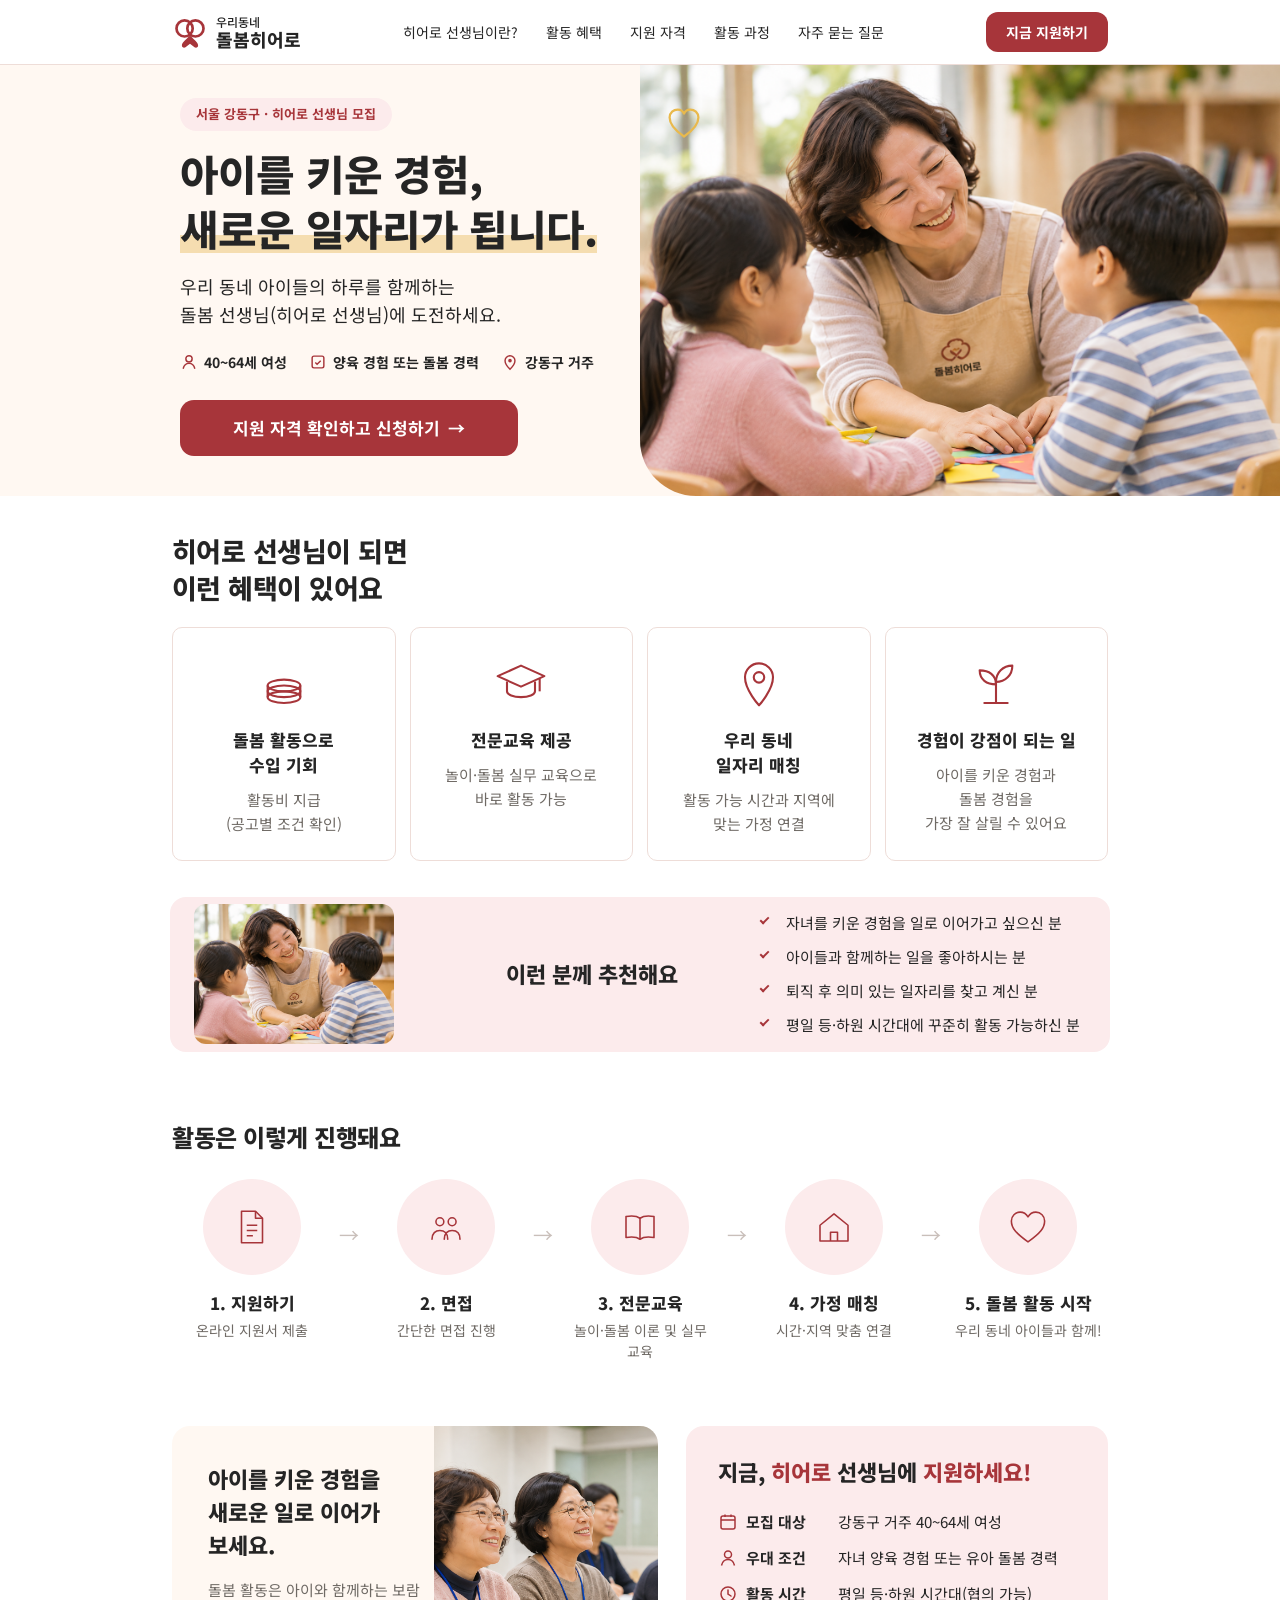
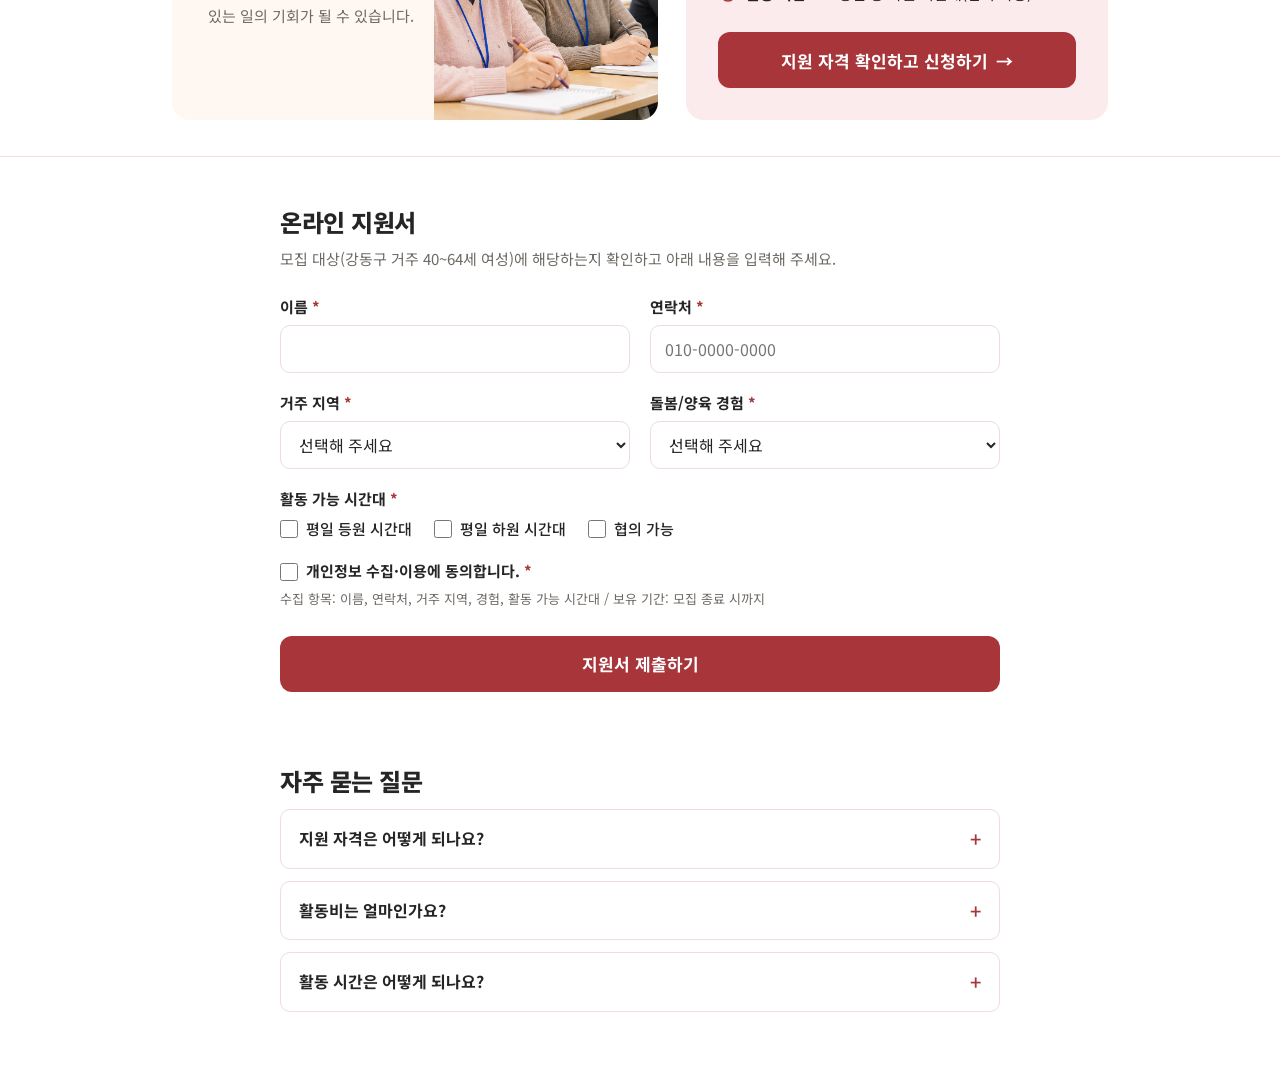
==== index.html @ fd4e93d8 "Add 우리동네 돌봄히어로 landing page Static HTML/CSS/JS page matching the design reference at 1024px, with re" ====
<!doctype html>
<html lang="ko">
<head>
  <meta charset="utf-8">
  <meta name="viewport" content="width=device-width, initial-scale=1">
  <title>우리동네 돌봄히어로 · 히어로 선생님 모집</title>
  <meta name="description" content="서울 강동구 히어로 선생님 모집. 아이를 키운 경험을 새로운 일자리로 이어가세요.">
  <link rel="preconnect" href="https://fonts.googleapis.com">
  <link rel="preconnect" href="https://fonts.gstatic.com" crossorigin>
  <link href="https://fonts.googleapis.com/css2?family=Noto+Sans+KR:wght@400;500;700;800&display=swap" rel="stylesheet">
  <link rel="stylesheet" href="css/styles.css">
</head>
<body>

<header class="site-header">
  <div class="wrap header-inner">
    <a class="brand" href="#top" aria-label="우리동네 돌봄히어로 홈">
      <svg class="brand__symbol" viewBox="0 0 40 40" aria-hidden="true">
        <circle cx="14" cy="16" r="9" fill="none" stroke="currentColor" stroke-width="3"/>
        <circle cx="26" cy="16" r="9" fill="none" stroke="currentColor" stroke-width="3"/>
        <path d="M20 24 C14 30 11 32 11 35 C11 37 13 38 15 37 L20 33 L25 37 C27 38 29 37 29 35 C29 32 26 30 20 24Z" fill="currentColor"/>
      </svg>
      <span class="brand__text"><small>우리동네</small>돌봄히어로</span>
    </a>

    <button class="menu-toggle" type="button" aria-expanded="false" aria-controls="site-nav">
      <span class="visually-hidden">메뉴 열기</span>
      <span class="menu-toggle__bar" aria-hidden="true"></span>
    </button>

    <nav class="site-nav" id="site-nav" aria-label="주요 메뉴">
      <a href="#top">히어로 선생님이란?</a>
      <a href="#benefits">활동 혜택</a>
      <a href="#target">지원 자격</a>
      <a href="#process">활동 과정</a>
      <a href="#faq">자주 묻는 질문</a>
    </nav>

    <a class="btn btn--primary btn--small header-cta" href="#apply">지금 지원하기</a>
  </div>
</header>

<main>
  <!-- 히어로 -->
  <section class="hero" id="top">
    <div class="hero__text">
      <p class="badge">서울 강동구 · 히어로 선생님 모집</p>
      <h1 class="hero__title">
        아이를 키운 경험,<br>
        <span class="highlight">새로운 일자리가 됩니다.</span>
      </h1>
      <p class="hero__desc">
        우리 동네 아이들의 하루를 함께하는<br>
        돌봄 선생님(히어로 선생님)에 도전하세요.
      </p>
      <ul class="hero__meta">
        <li>
          <svg viewBox="0 0 20 20" aria-hidden="true"><circle cx="10" cy="6.5" r="3.5" fill="none" stroke="currentColor" stroke-width="1.6"/><path d="M3.5 17.5 C4.5 13 7 11.5 10 11.5 C13 11.5 15.5 13 16.5 17.5" fill="none" stroke="currentColor" stroke-width="1.6"/></svg>
          40~64세 여성
        </li>
        <li>
          <svg viewBox="0 0 20 20" aria-hidden="true"><rect x="3.5" y="3.5" width="13" height="13" rx="2" fill="none" stroke="currentColor" stroke-width="1.6"/><path d="M7 10.5 L9 12.5 L13 8.5" fill="none" stroke="currentColor" stroke-width="1.6"/></svg>
          양육 경험 또는 돌봄 경력
        </li>
        <li>
          <svg viewBox="0 0 20 20" aria-hidden="true"><path d="M10 18 C10 18 4.5 12.5 4.5 8.5 A5.5 5.5 0 0 1 15.5 8.5 C15.5 12.5 10 18 10 18Z" fill="none" stroke="currentColor" stroke-width="1.6"/><circle cx="10" cy="8.5" r="2" fill="currentColor"/></svg>
          강동구 거주
        </li>
      </ul>
      <a class="btn btn--primary btn--large" href="#apply">
        지원 자격 확인하고 신청하기
        <span aria-hidden="true">→</span>
      </a>
    </div>

    <div class="hero__media">
      <img src="public/images/hero-childcare.png" alt="웃으며 아이들과 이야기하는 돌봄 선생님" width="1536" height="1024">
      <svg class="deco deco--heart" viewBox="0 0 40 40" aria-hidden="true"><path d="M20 35 C8 27 4 21 4 14 C4 8.5 8.5 5 13 5 C16.5 5 19 7 20 9.5 C21 7 23.5 5 27 5 C31.5 5 36 8.5 36 14 C36 21 32 27 20 35Z" fill="none" stroke="#E9B94C" stroke-width="2.5" stroke-linejoin="round"/></svg>
    </div>
  </section>

  <!-- 혜택 -->
  <section class="section benefits" id="benefits">
    <div class="wrap">
      <h2 class="section-title">히어로 선생님이 되면<br>이런 혜택이 있어요</h2>

      <ul class="benefit-grid">
        <li class="benefit-card">
          <svg class="benefit-card__icon" viewBox="0 0 48 48" aria-hidden="true" fill="none" stroke="currentColor" stroke-width="1.8" stroke-linejoin="round">
            <ellipse cx="24" cy="37" rx="14" ry="5"/>
            <path d="M10 37 V32 M38 37 V32"/>
            <ellipse cx="24" cy="32" rx="14" ry="5"/>
            <path d="M10 32 V27 M38 32 V27"/>
            <ellipse cx="24" cy="27" rx="14" ry="5"/>
          </svg>
          <h3 class="benefit-card__title">돌봄 활동으로<br>수입 기회</h3>
          <p class="benefit-card__desc">활동비 지급<br>(공고별 조건 확인)</p>
        </li>
        <li class="benefit-card">
          <svg class="benefit-card__icon" viewBox="0 0 48 48" aria-hidden="true" fill="none" stroke="currentColor" stroke-width="1.8" stroke-linejoin="round">
            <path d="M24 10 L44 19 L24 28 L4 19 Z"/>
            <path d="M12 23.5 V32 C12 35 17.5 37 24 37 C30.5 37 36 35 36 32 V23.5"/>
            <path d="M40 21 V32"/>
          </svg>
          <h3 class="benefit-card__title">전문교육 제공</h3>
          <p class="benefit-card__desc">놀이·돌봄 실무 교육으로<br>바로 활동 가능</p>
        </li>
        <li class="benefit-card">
          <svg class="benefit-card__icon" viewBox="0 0 48 48" aria-hidden="true" fill="none" stroke="currentColor" stroke-width="1.8" stroke-linejoin="round">
            <path d="M24 44 C24 44 12 31 12 20 A12 12 0 0 1 36 20 C36 31 24 44 24 44Z"/>
            <circle cx="24" cy="20" r="4.5"/>
          </svg>
          <h3 class="benefit-card__title">우리 동네<br>일자리 매칭</h3>
          <p class="benefit-card__desc">활동 가능 시간과 지역에<br>맞는 가정 연결</p>
        </li>
        <li class="benefit-card">
          <svg class="benefit-card__icon" viewBox="0 0 48 48" aria-hidden="true" fill="none" stroke="currentColor" stroke-width="1.8" stroke-linecap="round" stroke-linejoin="round">
            <path d="M24 42 V24"/>
            <path d="M24 26 C24 18 18 14 10 14 C10 22 16 26 24 26Z"/>
            <path d="M24 24 C24 16 30 10 38 10 C38 18 32 24 24 24Z"/>
            <path d="M14 42 H34"/>
          </svg>
          <h3 class="benefit-card__title">경험이 강점이 되는 일</h3>
          <p class="benefit-card__desc">아이를 키운 경험과<br>돌봄 경험을<br>가장 잘 살릴 수 있어요</p>
        </li>
      </ul>
    </div>
  </section>

  <!-- 추천 대상 -->
  <section class="section target" id="target">
    <div class="wrap">
      <div class="target-strip">
        <div class="target-strip__illust">
          <img src="public/images/hero-childcare.png" alt="" width="1536" height="1024">
        </div>
        <h2 class="target-strip__title">이런 분께 추천해요</h2>
        <ul class="target-strip__list">
          <li>자녀를 키운 경험을 일로 이어가고 싶으신 분</li>
          <li>아이들과 함께하는 일을 좋아하시는 분</li>
          <li>퇴직 후 의미 있는 일자리를 찾고 계신 분</li>
          <li>평일 등·하원 시간대에 꾸준히 활동 가능하신 분</li>
        </ul>
      </div>
    </div>
  </section>

  <!-- 활동 과정 -->
  <section class="section process" id="process">
    <div class="wrap">
      <h2 class="section-title section-title--sm">활동은 이렇게 진행돼요</h2>

      <ol class="process-steps">
        <li class="process-step">
          <span class="process-step__icon">
            <svg viewBox="0 0 48 48" aria-hidden="true" fill="none" stroke="currentColor" stroke-width="1.8" stroke-linejoin="round">
              <path d="M12 6 H28 L36 14 V42 H12 Z"/>
              <path d="M28 6 V14 H36"/>
              <path d="M18 22 H30 M18 28 H30 M18 34 H25"/>
            </svg>
          </span>
          <h3 class="process-step__title">1. 지원하기</h3>
          <p class="process-step__desc">온라인 지원서 제출</p>
        </li>
        <li class="process-step__arrow" aria-hidden="true">→</li>
        <li class="process-step">
          <span class="process-step__icon">
            <svg viewBox="0 0 48 48" aria-hidden="true" fill="none" stroke="currentColor" stroke-width="1.8" stroke-linecap="round">
              <circle cx="17" cy="18" r="4.5"/>
              <circle cx="31" cy="18" r="4.5"/>
              <path d="M8 38 C8 31 12 28 17 28 C22 28 26 31 26 38"/>
              <path d="M22 38 C22 31 26 28 31 28 C36 28 40 31 40 38"/>
            </svg>
          </span>
          <h3 class="process-step__title">2. 면접</h3>
          <p class="process-step__desc">간단한 면접 진행</p>
        </li>
        <li class="process-step__arrow" aria-hidden="true">→</li>
        <li class="process-step">
          <span class="process-step__icon">
            <svg viewBox="0 0 48 48" aria-hidden="true" fill="none" stroke="currentColor" stroke-width="1.8" stroke-linejoin="round">
              <path d="M24 14 C20 11 14 11 8 12 V36 C14 35 20 35 24 38 C28 35 34 35 40 36 V12 C34 11 28 11 24 14Z"/>
              <path d="M24 14 V38"/>
            </svg>
          </span>
          <h3 class="process-step__title">3. 전문교육</h3>
          <p class="process-step__desc">놀이·돌봄 이론 및 실무 교육</p>
        </li>
        <li class="process-step__arrow" aria-hidden="true">→</li>
        <li class="process-step">
          <span class="process-step__icon">
            <svg viewBox="0 0 48 48" aria-hidden="true" fill="none" stroke="currentColor" stroke-width="1.8" stroke-linejoin="round">
              <path d="M8 22 L24 9 L40 22 V40 H8 Z"/>
              <path d="M20 40 V30 H28 V40"/>
            </svg>
          </span>
          <h3 class="process-step__title">4. 가정 매칭</h3>
          <p class="process-step__desc">시간·지역 맞춤 연결</p>
        </li>
        <li class="process-step__arrow" aria-hidden="true">→</li>
        <li class="process-step">
          <span class="process-step__icon">
            <svg viewBox="0 0 48 48" aria-hidden="true" fill="none" stroke="currentColor" stroke-width="1.8" stroke-linejoin="round">
              <path d="M24 41 C10 31 5 25 5 17 C5 11.5 9.5 7 15 7 C19 7 22.2 9.3 24 12.4 C25.8 9.3 29 7 33 7 C38.5 7 43 11.5 43 17 C43 25 38 31 24 41Z"/>
            </svg>
          </span>
          <h3 class="process-step__title">5. 돌봄 활동 시작</h3>
          <p class="process-step__desc">우리 동네 아이들과 함께!</p>
        </li>
      </ol>
    </div>
  </section>

  <!-- 하단 두 패널 -->
  <section class="section panels">
    <div class="wrap panel-grid">
      <article class="panel panel--message">
        <div class="panel__text">
          <h2 class="panel__title">아이를 키운 경험을<br>새로운 일로 이어가 보세요.</h2>
          <p class="panel__body">돌봄 활동은 아이와 함께하는 보람 있는 일의 기회가 될 수 있습니다.</p>
        </div>
        <img class="panel__image" src="public/images/training-session.png" alt="교육 과정에 참여해 메모하며 수업을 듣는 참가자들" width="1536" height="1024">
      </article>

      <article class="panel panel--apply">
        <h2 class="panel__title">지금, <span class="accent">히어로</span> 선생님에 <span class="accent">지원하세요!</span></h2>
        <dl class="apply-info">
          <div>
            <dt>
              <svg viewBox="0 0 20 20" aria-hidden="true"><rect x="3" y="4" width="14" height="13" rx="2" fill="none" stroke="currentColor" stroke-width="1.5"/><path d="M3 8 H17 M7 2.5 V5 M13 2.5 V5" stroke="currentColor" stroke-width="1.5"/></svg>
              모집 대상
            </dt>
            <dd>강동구 거주 40~64세 여성</dd>
          </div>
          <div>
            <dt>
              <svg viewBox="0 0 20 20" aria-hidden="true"><circle cx="10" cy="6.5" r="3.5" fill="none" stroke="currentColor" stroke-width="1.5"/><path d="M3.5 17.5 C4.5 13 7 11.5 10 11.5 C13 11.5 15.5 13 16.5 17.5" fill="none" stroke="currentColor" stroke-width="1.5"/></svg>
              우대 조건
            </dt>
            <dd>자녀 양육 경험 또는 유아 돌봄 경력</dd>
          </div>
          <div>
            <dt>
              <svg viewBox="0 0 20 20" aria-hidden="true"><circle cx="10" cy="10" r="7" fill="none" stroke="currentColor" stroke-width="1.5"/><path d="M10 6 V10 L13 12" fill="none" stroke="currentColor" stroke-width="1.5" stroke-linecap="round"/></svg>
              활동 시간
            </dt>
            <dd>평일 등·하원 시간대(협의 가능)</dd>
          </div>
        </dl>
        <a class="btn btn--primary btn--large btn--block" href="#apply">
          지원 자격 확인하고 신청하기
          <span aria-hidden="true">→</span>
        </a>
      </article>
    </div>
  </section>

  <!-- 신청 폼 -->
  <section class="section apply" id="apply">
    <div class="wrap apply-wrap">
      <h2 class="section-title section-title--sm">온라인 지원서</h2>
      <p class="apply-lead">모집 대상(강동구 거주 40~64세 여성)에 해당하는지 확인하고 아래 내용을 입력해 주세요.</p>

      <form class="apply-form" id="apply-form" novalidate>
        <div class="field">
          <label for="name">이름 <span class="req" aria-hidden="true">*</span></label>
          <input id="name" name="name" type="text" autocomplete="name" required>
          <p class="field__error" data-error-for="name" aria-live="polite"></p>
        </div>

        <div class="field">
          <label for="phone">연락처 <span class="req" aria-hidden="true">*</span></label>
          <input id="phone" name="phone" type="tel" autocomplete="tel" placeholder="010-0000-0000" required>
          <p class="field__error" data-error-for="phone" aria-live="polite"></p>
        </div>

        <div class="field">
          <label for="district">거주 지역 <span class="req" aria-hidden="true">*</span></label>
          <select id="district" name="district" required>
            <option value="">선택해 주세요</option>
            <option value="gangdong">강동구</option>
            <option value="other">강동구 외 지역</option>
          </select>
          <p class="field__error" data-error-for="district" aria-live="polite"></p>
        </div>

        <div class="field">
          <label for="experience">돌봄/양육 경험 <span class="req" aria-hidden="true">*</span></label>
          <select id="experience" name="experience" required>
            <option value="">선택해 주세요</option>
            <option value="parenting">자녀 양육 경험</option>
            <option value="care">유아 돌봄 경력</option>
            <option value="both">양육 경험과 돌봄 경력 모두</option>
            <option value="none">해당 없음</option>
          </select>
          <p class="field__error" data-error-for="experience" aria-live="polite"></p>
        </div>

        <fieldset class="field field--full">
          <legend>활동 가능 시간대 <span class="req" aria-hidden="true">*</span></legend>
          <div class="checks">
            <label><input type="checkbox" name="time" value="morning-weekday"> 평일 등원 시간대</label>
            <label><input type="checkbox" name="time" value="afternoon-weekday"> 평일 하원 시간대</label>
            <label><input type="checkbox" name="time" value="flexible"> 협의 가능</label>
          </div>
          <p class="field__error" data-error-for="time" aria-live="polite"></p>
        </fieldset>

        <div class="field field--full">
          <label class="consent">
            <input type="checkbox" name="consent" required>
            <span>개인정보 수집·이용에 동의합니다. <span class="req" aria-hidden="true">*</span></span>
          </label>
          <p class="field__hint">수집 항목: 이름, 연락처, 거주 지역, 경험, 활동 가능 시간대 / 보유 기간: 모집 종료 시까지</p>
          <p class="field__error" data-error-for="consent" aria-live="polite"></p>
        </div>

        <div class="field field--full form-actions">
          <button class="btn btn--primary btn--large btn--block" type="submit">지원서 제출하기</button>
          <p class="form-status" role="status" aria-live="polite"></p>
        </div>
      </form>
    </div>
  </section>

  <!-- 자주 묻는 질문 -->
  <section class="section faq" id="faq">
    <div class="wrap faq-wrap">
      <h2 class="section-title section-title--sm">자주 묻는 질문</h2>
      <details class="faq__item">
        <summary>지원 자격은 어떻게 되나요?</summary>
        <p>강동구에 거주하는 40~64세 여성을 대상으로 합니다. 자녀 양육 경험 또는 유아 돌봄 경력이 있으면 우대합니다.</p>
      </details>
      <details class="faq__item">
        <summary>활동비는 얼마인가요?</summary>
        <p>활동비는 공고별로 조건이 다릅니다. 지원 전에 해당 공고의 조건을 확인해 주세요.</p>
      </details>
      <details class="faq__item">
        <summary>활동 시간은 어떻게 되나요?</summary>
        <p>평일 등·하원 시간대에 활동합니다. 세부 시간은 가정과 협의해 정할 수 있습니다.</p>
      </details>
    </div>
  </section>
</main>

<script src="js/main.js"></script>
</body>
</html>
---- css/styles.css ----
:root {
  --color-bg: #FFFFFF;
  --color-cream: #FFF8F2;
  --color-pink-soft: #FCEBEC;
  --color-primary: #A7353A;
  --color-primary-hover: #8F2B30;
  --color-text: #252525;
  --color-muted: #6F6A65;
  --color-border: #EEDDD8;
  --color-highlight: #F5DDB0;
  --color-accent: #C2464B;
  --color-arrow: #C9BFBA;

  --font-sans: "Noto Sans KR", "Pretendard", "Malgun Gothic", system-ui, sans-serif;
  --wrap: 936px;
}

*,
*::before,
*::after {
  box-sizing: border-box;
}

html {
  scroll-behavior: smooth;
  scroll-padding-top: 80px;
}

body {
  margin: 0;
  background: var(--color-bg);
  color: var(--color-text);
  font-family: var(--font-sans);
  font-size: 16px;
  line-height: 1.6;
  word-break: keep-all;
  overflow-x: hidden;
}

img {
  display: block;
  max-width: 100%;
}

h1,
h2,
h3,
p,
ul,
ol,
dl,
dd {
  margin: 0;
}

ul,
ol {
  padding: 0;
  list-style: none;
}

a {
  color: inherit;
  text-decoration: none;
}

button,
input,
select {
  font: inherit;
}

.wrap {
  width: min(var(--wrap), 100% - 32px);
  margin-inline: auto;
}

.visually-hidden {
  position: absolute;
  width: 1px;
  height: 1px;
  overflow: hidden;
  clip: rect(0 0 0 0);
  white-space: nowrap;
}

/* ---------- 공통 버튼 ---------- */
.btn {
  display: inline-flex;
  align-items: center;
  justify-content: center;
  gap: 8px;
  border: 0;
  border-radius: 12px;
  font-weight: 700;
  cursor: pointer;
  transition: background-color 0.2s ease;
}

.btn--primary {
  background: var(--color-primary);
  color: #fff;
}

.btn--primary:hover {
  background: var(--color-primary-hover);
}

.btn--small {
  padding: 9px 20px;
  font-size: 14px;
}

.btn--large {
  min-height: 56px;
  padding: 0 32px;
  font-size: 17px;
}

.btn--block {
  width: 100%;
}

/* ---------- 헤더 ---------- */
.site-header {
  position: sticky;
  top: 0;
  z-index: 10;
  background: var(--color-bg);
  border-bottom: 1px solid var(--color-border);
}

.header-inner {
  display: flex;
  align-items: center;
  justify-content: space-between;
  gap: 24px;
  height: 64px;
}

.brand {
  display: flex;
  align-items: center;
  gap: 8px;
  color: var(--color-primary);
  flex-shrink: 0;
}

.brand__symbol {
  width: 36px;
  height: 36px;
}

.brand__text {
  display: flex;
  flex-direction: column;
  color: var(--color-text);
  font-size: 18px;
  font-weight: 800;
  line-height: 1.15;
}

.brand__text small {
  font-size: 12px;
  font-weight: 500;
}

.site-nav {
  display: flex;
  align-items: center;
  gap: 28px;
  font-size: 14px;
  color: var(--color-text);
}

.site-nav a:hover {
  color: var(--color-primary);
}

.menu-toggle {
  display: none;
  width: 44px;
  height: 44px;
  margin-left: auto;
  border: 0;
  background: none;
  cursor: pointer;
  position: relative;
}

.menu-toggle__bar,
.menu-toggle__bar::before,
.menu-toggle__bar::after {
  display: block;
  position: absolute;
  left: 11px;
  width: 22px;
  height: 2px;
  background: var(--color-text);
  content: "";
}

.menu-toggle__bar {
  top: 21px;
}

.menu-toggle__bar::before {
  top: -7px;
  left: 0;
}

.menu-toggle__bar::after {
  top: 7px;
  left: 0;
}

/* ---------- 히어로 ---------- */
.hero {
  display: grid;
  grid-template-columns: minmax(0, 1fr) minmax(0, 1fr);
  min-height: 430px;
  background: var(--color-cream);
  overflow: hidden;
}

.hero__text {
  display: flex;
  flex-direction: column;
  align-items: flex-start;
  padding: 33px 24px 40px max(24px, calc((100vw - var(--wrap)) / 2 + 8px));
}

.badge {
  display: inline-block;
  padding: 6px 16px;
  border-radius: 999px;
  background: var(--color-pink-soft);
  color: var(--color-primary);
  font-size: 13px;
  font-weight: 700;
}

.hero__title {
  margin-top: 14px;
  font-size: clamp(30px, 4.1vw, 42px);
  font-weight: 800;
  line-height: 1.32;
  letter-spacing: -0.02em;
}

.highlight {
  background: linear-gradient(transparent 62%, var(--color-highlight) 62%, var(--color-highlight) 92%, transparent 92%);
}

.hero__desc {
  margin-top: 16px;
  font-size: 18px;
  line-height: 1.6;
  color: var(--color-text);
}

.hero__meta {
  display: flex;
  flex-wrap: wrap;
  gap: 8px 22px;
  margin-top: 22px;
  font-size: 14px;
  font-weight: 700;
}

.hero__meta li {
  display: flex;
  align-items: center;
  gap: 6px;
}

.hero__meta svg {
  width: 18px;
  height: 18px;
  color: var(--color-primary);
}

.hero__text .btn--large {
  margin-top: 26px;
  width: min(338px, 100%);
  border-radius: 14px;
}

.hero__media {
  position: relative;
  min-height: 430px;
}

.hero__media img {
  position: absolute;
  inset: 0;
  width: 100%;
  height: 100%;
  object-fit: cover;
  object-position: 30% center;
  border-bottom-left-radius: 56px;
}

.deco {
  position: absolute;
  width: 36px;
  height: 36px;
  top: 40px;
  left: 4%;
}

/* ---------- 섹션 공통 ---------- */
.section {
  padding: 36px 0;
}

.section-title {
  font-size: 27px;
  font-weight: 800;
  line-height: 1.4;
  letter-spacing: -0.02em;
}

.section-title--sm {
  font-size: 24px;
}

/* ---------- 혜택 ---------- */
.benefit-grid {
  display: grid;
  grid-template-columns: repeat(4, minmax(0, 1fr));
  gap: 14px;
  margin-top: 20px;
}

.benefit-card {
  display: flex;
  flex-direction: column;
  align-items: center;
  padding: 26px 14px 24px;
  border: 1px solid var(--color-border);
  border-radius: 10px;
  text-align: center;
}

.benefit-card__icon {
  width: 56px;
  height: 56px;
  color: var(--color-primary);
}

.benefit-card__title {
  margin-top: 18px;
  font-size: 17px;
  font-weight: 800;
  line-height: 1.45;
}

.benefit-card__desc {
  margin-top: 10px;
  font-size: 15px;
  line-height: 1.6;
  color: var(--color-muted);
}

/* ---------- 추천 대상 스트립 ---------- */
.target {
  padding-top: 0;
}

.target-strip {
  display: grid;
  grid-template-columns: 312px 252px minmax(0, 1fr);
  align-items: center;
  min-height: 155px;
  padding: 0 28px 0 24px;
  margin: 0 -2px;
  background: var(--color-pink-soft);
  border-radius: 16px;
}

.target-strip__illust {
  height: 140px;
  padding-right: 16px;
}

.target-strip__illust img {
  width: 200px;
  height: 140px;
  object-fit: cover;
  object-position: 28% 30%;
  border-radius: 12px;
}

.target-strip__title {
  font-size: 22px;
  font-weight: 800;
  white-space: nowrap;
}

.target-strip__list {
  display: grid;
  gap: 10px;
  font-size: 15px;
}

.target-strip__list li {
  position: relative;
  padding-left: 28px;
}

.target-strip__list li::before {
  content: "";
  position: absolute;
  left: 2px;
  top: 0.4em;
  width: 9px;
  height: 5px;
  border-left: 2.5px solid var(--color-primary);
  border-bottom: 2.5px solid var(--color-primary);
  transform: rotate(-45deg);
}

/* ---------- 활동 과정 ---------- */
.process {
  padding-top: 32px;
  padding-bottom: 28px;
}

.process .section-title {
  margin-top: 0;
}

.process-steps {
  display: flex;
  align-items: flex-start;
  justify-content: space-between;
  margin-top: 26px;
}

.process-step {
  display: flex;
  flex: 1 1 0;
  flex-direction: column;
  align-items: center;
  text-align: center;
}

.process-step__icon {
  display: grid;
  place-items: center;
  width: 98px;
  height: 96px;
  border-radius: 50%;
  background: var(--color-pink-soft);
  color: var(--color-primary);
}

.process-step__icon svg {
  width: 42px;
  height: 42px;
}

.process-step__title {
  margin-top: 14px;
  font-size: 17px;
  font-weight: 800;
}

.process-step__desc {
  margin-top: 4px;
  font-size: 14px;
  color: var(--color-muted);
  line-height: 1.5;
}

.process-step__arrow {
  flex: 0 0 auto;
  width: 34px;
  margin-top: 40px;
  color: var(--color-arrow);
  font-size: 20px;
  text-align: center;
}

/* ---------- 하단 패널 ---------- */
.panels {
  padding-top: 36px;
}

.panel-grid {
  display: grid;
  grid-template-columns: 1.15fr 1fr;
  gap: 28px;
}

.panel {
  position: relative;
  min-height: 248px;
  border-radius: 18px;
  overflow: hidden;
}

.panel--message {
  display: flex;
  background: var(--color-cream);
}

.panel__text {
  flex: 1 1 auto;
  padding: 36px 24px 32px 36px;
  max-width: 300px;
}

.panel--message .panel__title {
  font-size: 22px;
  font-weight: 800;
  line-height: 1.5;
}

.panel__body {
  margin-top: 16px;
  font-size: 15px;
  line-height: 1.7;
  color: var(--color-muted);
}

.panel__image {
  position: absolute;
  right: 0;
  top: 0;
  width: 46%;
  height: 100%;
  object-fit: cover;
  object-position: 42% center;
}

.panel--apply {
  padding: 30px 32px 32px;
  background: var(--color-pink-soft);
}

.panel--apply .panel__title {
  font-size: 22px;
  font-weight: 800;
  line-height: 1.45;
}

.accent {
  color: var(--color-primary);
}

.apply-info {
  display: grid;
  gap: 12px;
  margin: 22px 0 26px;
  font-size: 15px;
}

.apply-info div {
  display: grid;
  grid-template-columns: 120px minmax(0, 1fr);
  align-items: center;
}

.apply-info dt {
  display: flex;
  align-items: center;
  gap: 8px;
  font-weight: 700;
}

.apply-info dt svg {
  width: 20px;
  height: 20px;
  color: var(--color-primary);
  flex-shrink: 0;
}

.apply-info dd {
  color: var(--color-text);
}

.panel--apply .btn--large {
  min-height: 56px;
}

/* ---------- 신청 폼 ---------- */
.apply {
  padding-top: 48px;
  border-top: 1px solid var(--color-border);
}

.apply-wrap {
  max-width: 720px;
}

.apply-lead {
  margin-top: 8px;
  color: var(--color-muted);
  font-size: 15px;
}

.apply-form {
  display: grid;
  grid-template-columns: repeat(2, minmax(0, 1fr));
  gap: 18px 20px;
  margin-top: 24px;
}

.field {
  display: flex;
  flex-direction: column;
  gap: 6px;
  min-width: 0;
  border: 0;
  padding: 0;
  margin: 0;
}

.field--full {
  grid-column: 1 / -1;
}

.field label,
.field legend {
  padding: 0;
  font-size: 15px;
  font-weight: 700;
}

.req {
  color: var(--color-primary);
}

.field input[type="text"],
.field input[type="tel"],
.field select {
  height: 48px;
  padding: 0 14px;
  border: 1px solid var(--color-border);
  border-radius: 10px;
  background: #fff;
  color: var(--color-text);
  font-size: 16px;
}

.field input:focus,
.field select:focus {
  outline: 2px solid var(--color-primary);
  outline-offset: 1px;
}

.field.is-invalid input,
.field.is-invalid select {
  border-color: var(--color-primary);
}

.checks {
  display: flex;
  flex-wrap: wrap;
  gap: 10px 22px;
  margin-top: 6px;
  font-size: 15px;
}

.checks label,
.consent {
  display: inline-flex;
  align-items: center;
  gap: 8px;
  font-weight: 500;
  cursor: pointer;
}

.checks input,
.consent input {
  width: 18px;
  height: 18px;
  margin: 0;
  accent-color: var(--color-primary);
}

.consent {
  align-items: flex-start;
  font-size: 15px;
}

.consent input {
  margin-top: 4px;
}

.field__hint {
  font-size: 13px;
  color: var(--color-muted);
}

.field__error {
  min-height: 0;
  font-size: 13px;
  color: var(--color-primary);
}

.field__error:empty {
  display: none;
}

.form-actions {
  gap: 10px;
  margin-top: 8px;
}

.form-status {
  font-size: 14px;
  color: var(--color-muted);
}

.form-status:empty {
  display: none;
}

/* ---------- FAQ ---------- */
.faq {
  padding-top: 36px;
  padding-bottom: 56px;
}

.faq-wrap {
  max-width: 720px;
}

.faq__item {
  margin-top: 12px;
  border: 1px solid var(--color-border);
  border-radius: 10px;
  background: #fff;
}

.faq__item summary {
  position: relative;
  padding: 16px 48px 16px 18px;
  font-weight: 700;
  cursor: pointer;
  list-style: none;
}

.faq__item summary::-webkit-details-marker {
  display: none;
}

.faq__item summary::after {
  content: "+";
  position: absolute;
  right: 18px;
  top: 50%;
  transform: translateY(-50%);
  color: var(--color-primary);
  font-size: 20px;
  font-weight: 500;
}

.faq__item[open] summary::after {
  content: "−";
}

.faq__item p {
  padding: 0 18px 16px;
  color: var(--color-muted);
  font-size: 15px;
}

.faq__item summary:focus-visible,
.btn:focus-visible,
.site-nav a:focus-visible,
.brand:focus-visible,
.menu-toggle:focus-visible {
  outline: 2px solid var(--color-primary);
  outline-offset: 3px;
}

/* ---------- 반응형: 1024px 이하 ---------- */
@media (max-width: 1024px) {
  .site-nav {
    gap: 18px;
    font-size: 13px;
  }

  .target-strip {
    grid-template-columns: 240px 200px minmax(0, 1fr);
  }

  .target-strip__illust img {
    width: 180px;
  }
}

/* ---------- 반응형: 768px 이하 ---------- */
@media (max-width: 768px) {
  .menu-toggle {
    display: block;
  }

  .site-nav {
    position: absolute;
    top: 64px;
    left: 0;
    right: 0;
    display: none;
    flex-direction: column;
    align-items: stretch;
    gap: 0;
    padding: 8px 16px 16px;
    background: var(--color-bg);
    border-bottom: 1px solid var(--color-border);
    font-size: 16px;
  }

  .site-nav.is-open {
    display: flex;
  }

  .site-nav a {
    padding: 12px 4px;
    border-bottom: 1px solid var(--color-border);
  }

  .header-cta {
    display: none;
  }

  .hero {
    grid-template-columns: 1fr;
  }

  .hero__text {
    padding: 28px 20px 32px;
  }

  .hero__media {
    min-height: 0;
    aspect-ratio: 4 / 3;
  }

  .hero__media img {
    border-bottom-left-radius: 0;
  }

  .deco {
    display: none;
  }

  .benefit-grid {
    grid-template-columns: repeat(2, minmax(0, 1fr));
  }

  .target-strip {
    grid-template-columns: 1fr;
    gap: 16px;
    padding: 24px 22px;
    min-height: 0;
  }

  .target-strip__illust {
    height: auto;
    padding-right: 0;
  }

  .target-strip__illust img {
    width: 100%;
    height: 160px;
  }

  .target-strip__title {
    white-space: normal;
  }

  .process-steps {
    flex-direction: column;
    align-items: center;
    gap: 6px;
  }

  .process-step {
    flex: none;
    flex-direction: row;
    gap: 16px;
    width: 100%;
    max-width: 360px;
    text-align: left;
    align-items: center;
  }

  .process-step__icon {
    width: 72px;
    height: 72px;
    flex-shrink: 0;
  }

  .process-step__icon svg {
    width: 32px;
    height: 32px;
  }

  .process-step__title,
  .process-step__desc {
    margin-top: 0;
  }

  .process-step__arrow {
    width: auto;
    margin: 0;
    transform: rotate(90deg);
    font-size: 18px;
    line-height: 1;
    padding: 2px 0;
  }

  .panel-grid {
    grid-template-columns: 1fr;
  }

  .panel--message {
    min-height: 0;
    flex-direction: column;
  }

  .panel__text {
    max-width: none;
    padding: 28px 24px 16px;
  }

  .panel__image {
    position: relative;
    width: 100%;
    height: 220px;
    right: auto;
  }

  .panel--apply {
    padding: 26px 22px;
  }

  .apply-form {
    grid-template-columns: 1fr;
  }
}

/* ---------- 반응형: 480px 이하 ---------- */
@media (max-width: 480px) {
  .section-title {
    font-size: 23px;
  }

  .hero__title {
    font-size: 30px;
  }

  .hero__desc {
    font-size: 16px;
  }

  .hero__text .btn--large,
  .panel--apply .btn--large {
    width: 100%;
  }

  .benefit-grid {
    grid-template-columns: 1fr;
  }

  .benefit-card {
    flex-direction: row;
    text-align: left;
    align-items: center;
    gap: 16px;
    padding: 18px;
  }

  .benefit-card__icon {
    width: 44px;
    height: 44px;
    flex-shrink: 0;
  }

  .benefit-card__title {
    margin-top: 0;
    font-size: 16px;
  }

  .benefit-card__desc {
    margin-top: 4px;
    font-size: 14px;
  }

  .apply-info div {
    grid-template-columns: 1fr;
    gap: 2px;
  }

  .apply-info {
    margin-bottom: 22px;
  }

  .btn--large {
    padding: 0 20px;
    font-size: 16px;
  }
}
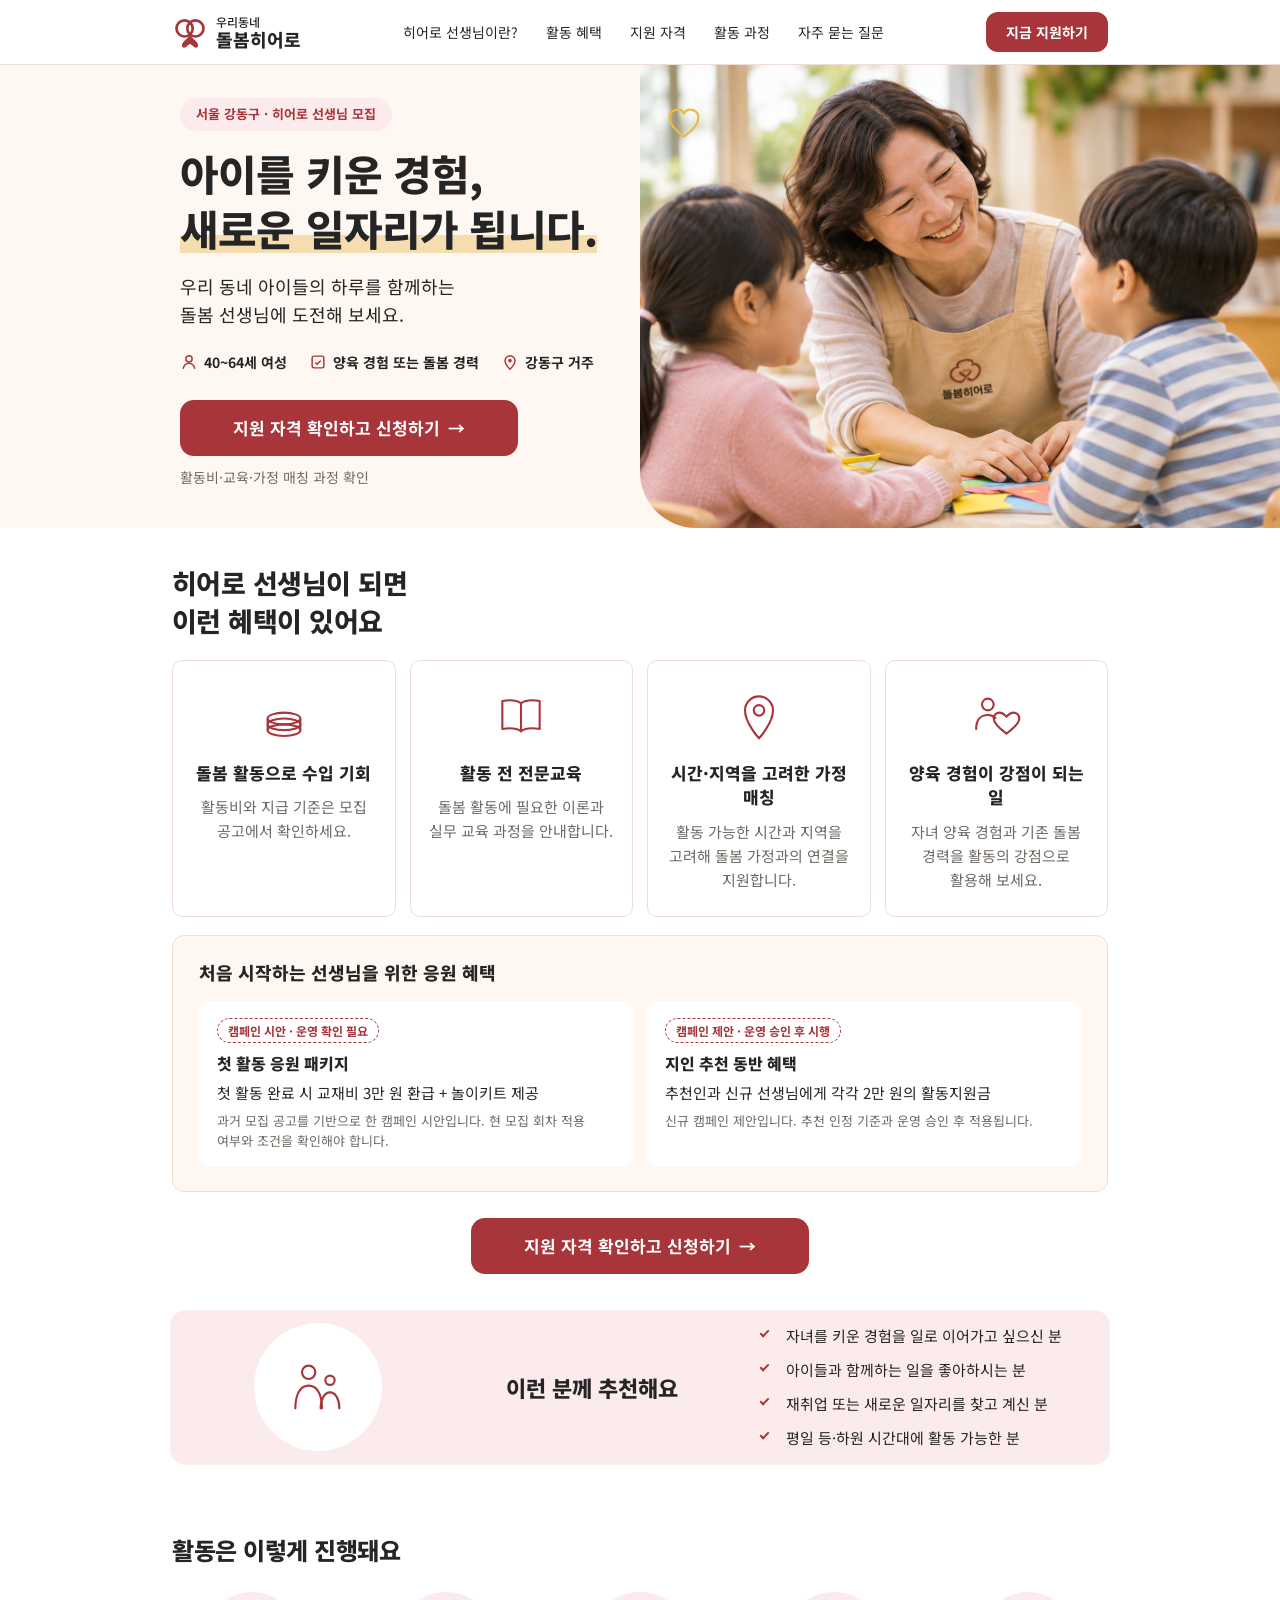
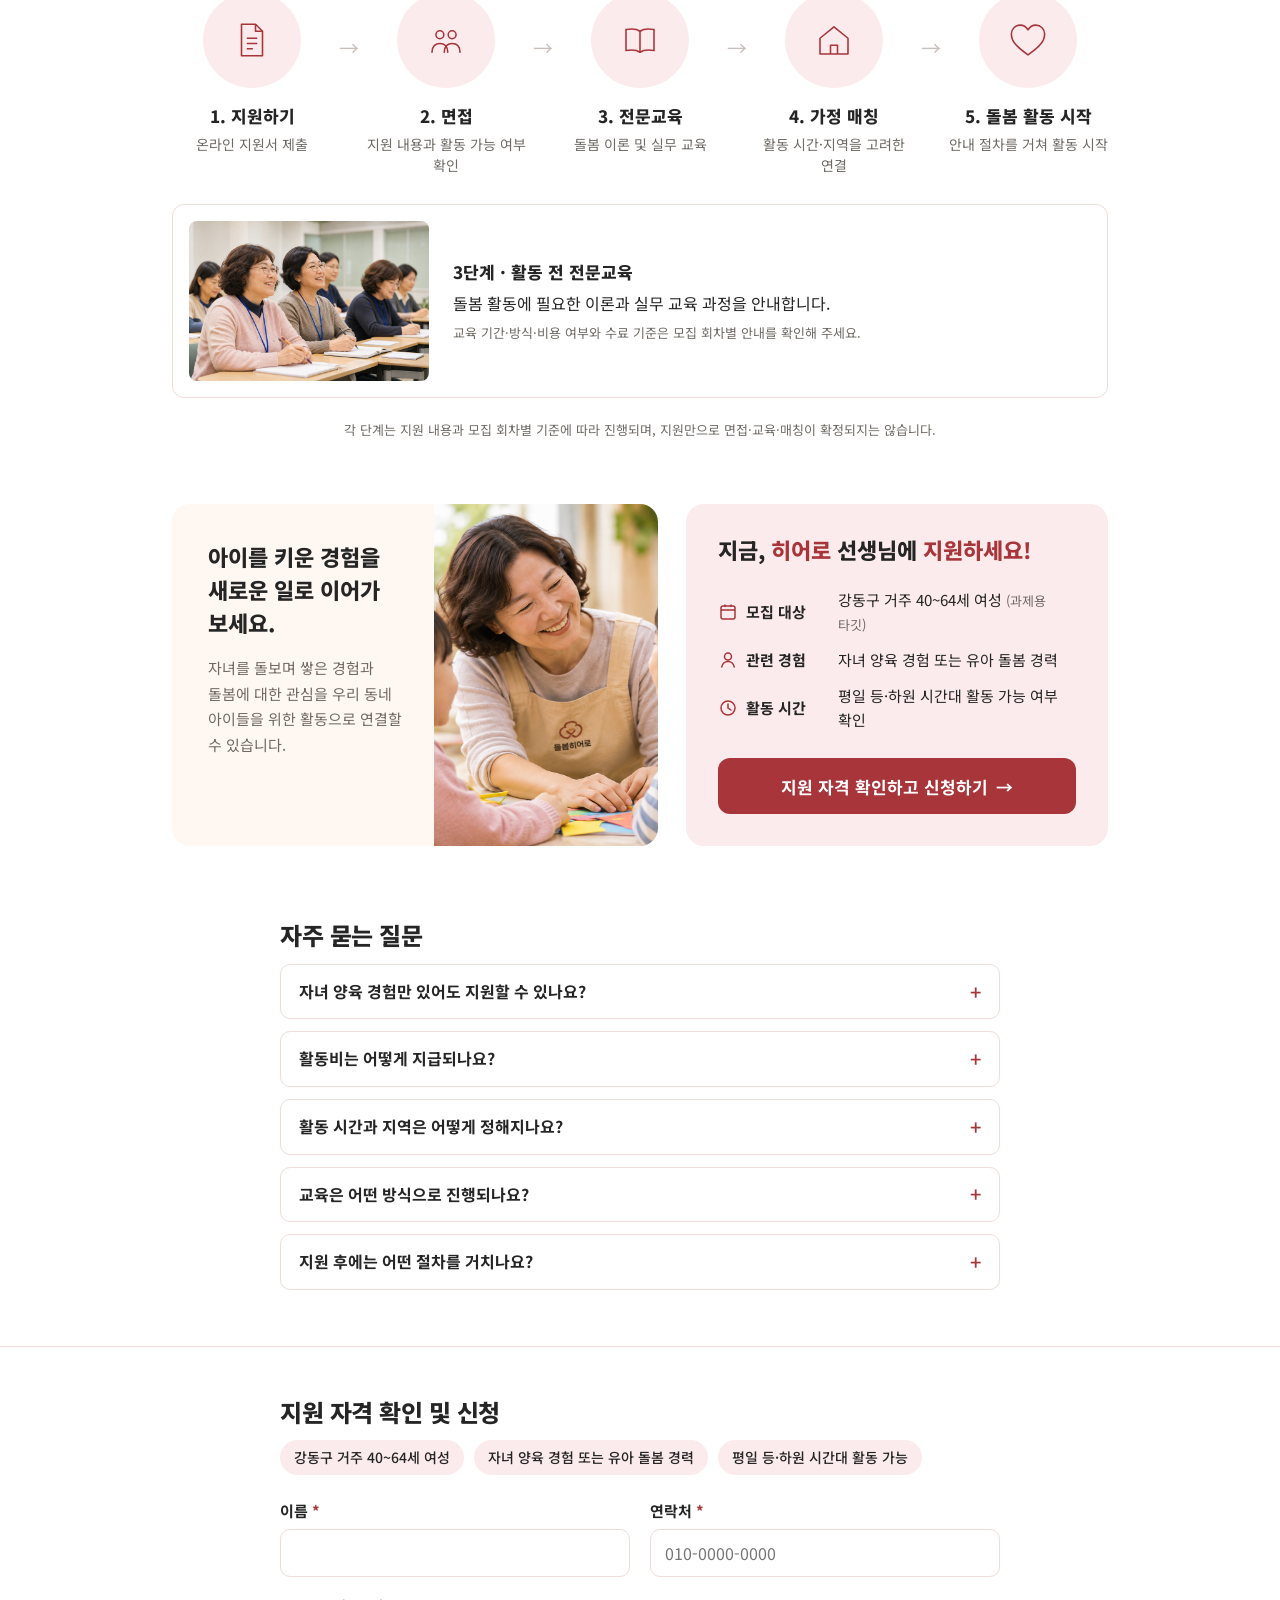
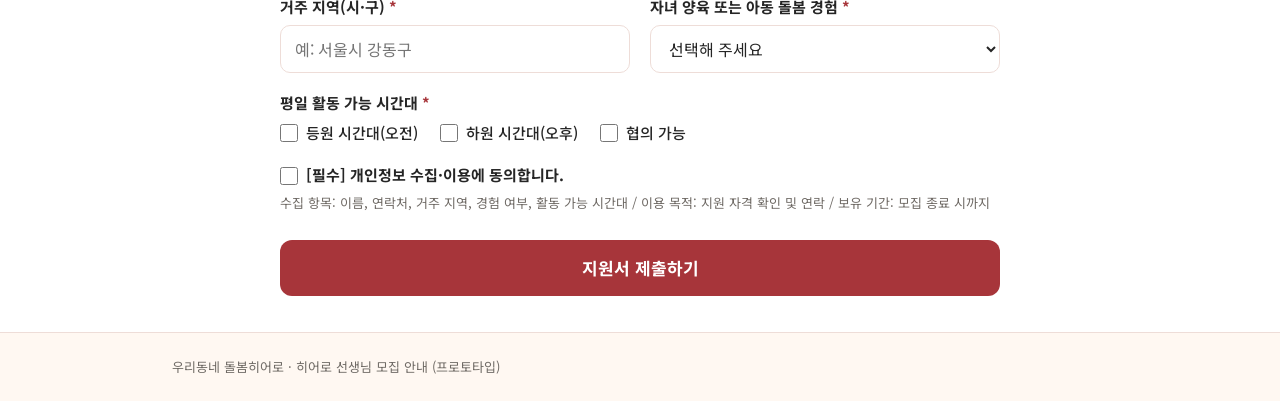
==== commit e65acc21: "Add campaign benefits banner, FAQ, and content config - Move benefit copy and campaign offers into j" ====
--- a/index.html
+++ b/index.html
@@ -2,9 +2,9 @@
 <html lang="ko">
 <head>
   <meta charset="utf-8">
-  <meta name="viewport" content="width=device-width, initial-scale=1">
-  <title>우리동네 돌봄히어로 · 히어로 선생님 모집</title>
-  <meta name="description" content="서울 강동구 히어로 선생님 모집. 아이를 키운 경험을 새로운 일자리로 이어가세요.">
+  <meta name="viewport" content="width=device-width, initial-scale=1, viewport-fit=cover">
+  <title>우리동네 돌봄히어로 · 서울 강동구 히어로 선생님 모집</title>
+  <meta name="description" content="아이를 키운 경험, 새로운 일자리로 이어가세요. 서울 강동구 우리 동네 아이들의 하루를 함께하는 돌봄 선생님(히어로 선생님) 모집 안내와 지원 자격 확인.">
   <link rel="preconnect" href="https://fonts.googleapis.com">
   <link rel="preconnect" href="https://fonts.gstatic.com" crossorigin>
   <link href="https://fonts.googleapis.com/css2?family=Noto+Sans+KR:wght@400;500;700;800&display=swap" rel="stylesheet">
@@ -51,9 +51,9 @@
       </h1>
       <p class="hero__desc">
         우리 동네 아이들의 하루를 함께하는<br>
-        돌봄 선생님(히어로 선생님)에 도전하세요.
+        돌봄 선생님에 도전해 보세요.
       </p>
-      <ul class="hero__meta">
+      <ul class="hero__meta" aria-label="모집 대상 요약">
         <li>
           <svg viewBox="0 0 20 20" aria-hidden="true"><circle cx="10" cy="6.5" r="3.5" fill="none" stroke="currentColor" stroke-width="1.6"/><path d="M3.5 17.5 C4.5 13 7 11.5 10 11.5 C13 11.5 15.5 13 16.5 17.5" fill="none" stroke="currentColor" stroke-width="1.6"/></svg>
           40~64세 여성
@@ -67,25 +67,26 @@
           강동구 거주
         </li>
       </ul>
-      <a class="btn btn--primary btn--large" href="#apply">
-        지원 자격 확인하고 신청하기
+      <a class="btn btn--primary btn--large" href="#apply" data-cta>
+        <span data-cta-label>지원 자격 확인하고 신청하기</span>
         <span aria-hidden="true">→</span>
       </a>
+      <p class="hero__sub">활동비·교육·가정 매칭 과정 확인</p>
     </div>
 
     <div class="hero__media">
-      <img src="public/images/hero-childcare.png" alt="웃으며 아이들과 이야기하는 돌봄 선생님" width="1536" height="1024">
+      <img src="public/images/hero-childcare.png" alt="공예 활동을 하며 아이들과 웃으며 이야기하는 돌봄 선생님" width="1536" height="1024">
       <svg class="deco deco--heart" viewBox="0 0 40 40" aria-hidden="true"><path d="M20 35 C8 27 4 21 4 14 C4 8.5 8.5 5 13 5 C16.5 5 19 7 20 9.5 C21 7 23.5 5 27 5 C31.5 5 36 8.5 36 14 C36 21 32 27 20 35Z" fill="none" stroke="#E9B94C" stroke-width="2.5" stroke-linejoin="round"/></svg>
     </div>
   </section>
 
-  <!-- 혜택 -->
+  <!-- 기본 혜택 4개 -->
   <section class="section benefits" id="benefits">
     <div class="wrap">
       <h2 class="section-title">히어로 선생님이 되면<br>이런 혜택이 있어요</h2>
 
       <ul class="benefit-grid">
-        <li class="benefit-card">
+        <li class="benefit-card" data-benefit="activity-pay">
           <svg class="benefit-card__icon" viewBox="0 0 48 48" aria-hidden="true" fill="none" stroke="currentColor" stroke-width="1.8" stroke-linejoin="round">
             <ellipse cx="24" cy="37" rx="14" ry="5"/>
             <path d="M10 37 V32 M38 37 V32"/>
@@ -93,37 +94,50 @@
             <path d="M10 32 V27 M38 32 V27"/>
             <ellipse cx="24" cy="27" rx="14" ry="5"/>
           </svg>
-          <h3 class="benefit-card__title">돌봄 활동으로<br>수입 기회</h3>
-          <p class="benefit-card__desc">활동비 지급<br>(공고별 조건 확인)</p>
-        </li>
-        <li class="benefit-card">
+          <h3 class="benefit-card__title">돌봄 활동으로 수입 기회</h3>
+          <p class="benefit-card__desc">활동비와 지급 기준은 모집 공고에서 확인하세요.</p>
+        </li>
+        <li class="benefit-card" data-benefit="professional-training">
           <svg class="benefit-card__icon" viewBox="0 0 48 48" aria-hidden="true" fill="none" stroke="currentColor" stroke-width="1.8" stroke-linejoin="round">
-            <path d="M24 10 L44 19 L24 28 L4 19 Z"/>
-            <path d="M12 23.5 V32 C12 35 17.5 37 24 37 C30.5 37 36 35 36 32 V23.5"/>
-            <path d="M40 21 V32"/>
+            <path d="M24 14 C20 11 14 11 8 12 V36 C14 35 20 35 24 38 C28 35 34 35 40 36 V12 C34 11 28 11 24 14Z"/>
+            <path d="M24 14 V38"/>
           </svg>
-          <h3 class="benefit-card__title">전문교육 제공</h3>
-          <p class="benefit-card__desc">놀이·돌봄 실무 교육으로<br>바로 활동 가능</p>
-        </li>
-        <li class="benefit-card">
+          <h3 class="benefit-card__title">활동 전 전문교육</h3>
+          <p class="benefit-card__desc">돌봄 활동에 필요한 이론과 실무 교육 과정을 안내합니다.</p>
+        </li>
+        <li class="benefit-card" data-benefit="local-matching">
           <svg class="benefit-card__icon" viewBox="0 0 48 48" aria-hidden="true" fill="none" stroke="currentColor" stroke-width="1.8" stroke-linejoin="round">
             <path d="M24 44 C24 44 12 31 12 20 A12 12 0 0 1 36 20 C36 31 24 44 24 44Z"/>
             <circle cx="24" cy="20" r="4.5"/>
           </svg>
-          <h3 class="benefit-card__title">우리 동네<br>일자리 매칭</h3>
-          <p class="benefit-card__desc">활동 가능 시간과 지역에<br>맞는 가정 연결</p>
-        </li>
-        <li class="benefit-card">
+          <h3 class="benefit-card__title">시간·지역을 고려한 가정 매칭</h3>
+          <p class="benefit-card__desc">활동 가능한 시간과 지역을 고려해 돌봄 가정과의 연결을 지원합니다.</p>
+        </li>
+        <li class="benefit-card" data-benefit="experience-value">
           <svg class="benefit-card__icon" viewBox="0 0 48 48" aria-hidden="true" fill="none" stroke="currentColor" stroke-width="1.8" stroke-linecap="round" stroke-linejoin="round">
-            <path d="M24 42 V24"/>
-            <path d="M24 26 C24 18 18 14 10 14 C10 22 16 26 24 26Z"/>
-            <path d="M24 24 C24 16 30 10 38 10 C38 18 32 24 24 24Z"/>
-            <path d="M14 42 H34"/>
+            <circle cx="17" cy="15" r="5"/>
+            <path d="M7 36 C7 28 11 24 17 24 C20 24 22 25 23.5 26.5"/>
+            <path d="M33 40 C25 34 22 30.5 22 27 C22 24.2 24.2 22 27 22 C29.2 22 31 23.4 33 25.5 C35 23.4 36.8 22 39 22 C41.8 22 44 24.2 44 27 C44 30.5 41 34 33 40Z"/>
           </svg>
-          <h3 class="benefit-card__title">경험이 강점이 되는 일</h3>
-          <p class="benefit-card__desc">아이를 키운 경험과<br>돌봄 경험을<br>가장 잘 살릴 수 있어요</p>
+          <h3 class="benefit-card__title">양육 경험이 강점이 되는 일</h3>
+          <p class="benefit-card__desc">자녀 양육 경험과 기존 돌봄 경력을 활동의 강점으로 활용해 보세요.</p>
         </li>
       </ul>
+
+      <!-- 다섯 번째 혜택 범주: 시작·추천 캠페인 (js/content.js 설정으로 렌더링) -->
+      <div class="campaign" id="campaign" hidden>
+        <div class="campaign__head">
+          <h3 class="campaign__title" id="campaign-title"></h3>
+        </div>
+        <ul class="campaign__items" aria-labelledby="campaign-title"></ul>
+      </div>
+
+      <div class="section-cta">
+        <a class="btn btn--primary btn--large" href="#apply" data-cta>
+          <span data-cta-label>지원 자격 확인하고 신청하기</span>
+          <span aria-hidden="true">→</span>
+        </a>
+      </div>
     </div>
   </section>
 
@@ -131,15 +145,20 @@
   <section class="section target" id="target">
     <div class="wrap">
       <div class="target-strip">
-        <div class="target-strip__illust">
-          <img src="public/images/hero-childcare.png" alt="" width="1536" height="1024">
+        <div class="target-strip__illust" aria-hidden="true">
+          <svg viewBox="0 0 48 48" fill="none" stroke="currentColor" stroke-width="1.6" stroke-linecap="round" stroke-linejoin="round">
+            <circle cx="17" cy="13" r="5"/>
+            <circle cx="33" cy="19" r="3.5"/>
+            <path d="M7 40 C7 29 11 23 17 23 C23 23 27 29 27 40"/>
+            <path d="M26 40 C26 33 29 28 33 28 C37 28 40 33 40 40"/>
+          </svg>
         </div>
         <h2 class="target-strip__title">이런 분께 추천해요</h2>
         <ul class="target-strip__list">
           <li>자녀를 키운 경험을 일로 이어가고 싶으신 분</li>
           <li>아이들과 함께하는 일을 좋아하시는 분</li>
-          <li>퇴직 후 의미 있는 일자리를 찾고 계신 분</li>
-          <li>평일 등·하원 시간대에 꾸준히 활동 가능하신 분</li>
+          <li>재취업 또는 새로운 일자리를 찾고 계신 분</li>
+          <li>평일 등·하원 시간대에 활동 가능한 분</li>
         </ul>
       </div>
     </div>
@@ -173,7 +192,7 @@
             </svg>
           </span>
           <h3 class="process-step__title">2. 면접</h3>
-          <p class="process-step__desc">간단한 면접 진행</p>
+          <p class="process-step__desc">지원 내용과 활동 가능 여부 확인</p>
         </li>
         <li class="process-step__arrow" aria-hidden="true">→</li>
         <li class="process-step">
@@ -184,7 +203,7 @@
             </svg>
           </span>
           <h3 class="process-step__title">3. 전문교육</h3>
-          <p class="process-step__desc">놀이·돌봄 이론 및 실무 교육</p>
+          <p class="process-step__desc">돌봄 이론 및 실무 교육</p>
         </li>
         <li class="process-step__arrow" aria-hidden="true">→</li>
         <li class="process-step">
@@ -195,7 +214,7 @@
             </svg>
           </span>
           <h3 class="process-step__title">4. 가정 매칭</h3>
-          <p class="process-step__desc">시간·지역 맞춤 연결</p>
+          <p class="process-step__desc">활동 시간·지역을 고려한 연결</p>
         </li>
         <li class="process-step__arrow" aria-hidden="true">→</li>
         <li class="process-step">
@@ -205,9 +224,20 @@
             </svg>
           </span>
           <h3 class="process-step__title">5. 돌봄 활동 시작</h3>
-          <p class="process-step__desc">우리 동네 아이들과 함께!</p>
+          <p class="process-step__desc">안내 절차를 거쳐 활동 시작</p>
         </li>
       </ol>
+
+      <div class="edu-row">
+        <img class="edu-row__image" src="public/images/training-session.png" alt="돌봄 전문교육에 참여해 수업을 듣는 중장년 여성 교육생들" width="1536" height="1024" loading="lazy">
+        <div class="edu-row__text">
+          <h3 class="edu-row__title">3단계 · 활동 전 전문교육</h3>
+          <p class="edu-row__desc" data-benefit-desc="professional-training">돌봄 활동에 필요한 이론과 실무 교육 과정을 안내합니다.</p>
+          <p class="edu-row__note">교육 기간·방식·비용 여부와 수료 기준은 모집 회차별 안내를 확인해 주세요.</p>
+        </div>
+      </div>
+
+      <p class="process-note">각 단계는 지원 내용과 모집 회차별 기준에 따라 진행되며, 지원만으로 면접·교육·매칭이 확정되지는 않습니다.</p>
     </div>
   </section>
 
@@ -217,9 +247,9 @@
       <article class="panel panel--message">
         <div class="panel__text">
           <h2 class="panel__title">아이를 키운 경험을<br>새로운 일로 이어가 보세요.</h2>
-          <p class="panel__body">돌봄 활동은 아이와 함께하는 보람 있는 일의 기회가 될 수 있습니다.</p>
-        </div>
-        <img class="panel__image" src="public/images/training-session.png" alt="교육 과정에 참여해 메모하며 수업을 듣는 참가자들" width="1536" height="1024">
+          <p class="panel__body">자녀를 돌보며 쌓은 경험과 돌봄에 대한 관심을 우리 동네 아이들을 위한 활동으로 연결할 수 있습니다.</p>
+        </div>
+        <img class="panel__image" src="public/images/hero-childcare.png" alt="" width="1536" height="1024" loading="lazy">
       </article>
 
       <article class="panel panel--apply">
@@ -230,12 +260,12 @@
               <svg viewBox="0 0 20 20" aria-hidden="true"><rect x="3" y="4" width="14" height="13" rx="2" fill="none" stroke="currentColor" stroke-width="1.5"/><path d="M3 8 H17 M7 2.5 V5 M13 2.5 V5" stroke="currentColor" stroke-width="1.5"/></svg>
               모집 대상
             </dt>
-            <dd>강동구 거주 40~64세 여성</dd>
+            <dd>강동구 거주 40~64세 여성<span class="apply-info__note">(과제용 타깃)</span></dd>
           </div>
           <div>
             <dt>
               <svg viewBox="0 0 20 20" aria-hidden="true"><circle cx="10" cy="6.5" r="3.5" fill="none" stroke="currentColor" stroke-width="1.5"/><path d="M3.5 17.5 C4.5 13 7 11.5 10 11.5 C13 11.5 15.5 13 16.5 17.5" fill="none" stroke="currentColor" stroke-width="1.5"/></svg>
-              우대 조건
+              관련 경험
             </dt>
             <dd>자녀 양육 경험 또는 유아 돌봄 경력</dd>
           </div>
@@ -244,82 +274,14 @@
               <svg viewBox="0 0 20 20" aria-hidden="true"><circle cx="10" cy="10" r="7" fill="none" stroke="currentColor" stroke-width="1.5"/><path d="M10 6 V10 L13 12" fill="none" stroke="currentColor" stroke-width="1.5" stroke-linecap="round"/></svg>
               활동 시간
             </dt>
-            <dd>평일 등·하원 시간대(협의 가능)</dd>
+            <dd>평일 등·하원 시간대 활동 가능 여부 확인</dd>
           </div>
         </dl>
-        <a class="btn btn--primary btn--large btn--block" href="#apply">
-          지원 자격 확인하고 신청하기
+        <a class="btn btn--primary btn--large btn--block" href="#apply" data-cta>
+          <span data-cta-label>지원 자격 확인하고 신청하기</span>
           <span aria-hidden="true">→</span>
         </a>
       </article>
-    </div>
-  </section>
-
-  <!-- 신청 폼 -->
-  <section class="section apply" id="apply">
-    <div class="wrap apply-wrap">
-      <h2 class="section-title section-title--sm">온라인 지원서</h2>
-      <p class="apply-lead">모집 대상(강동구 거주 40~64세 여성)에 해당하는지 확인하고 아래 내용을 입력해 주세요.</p>
-
-      <form class="apply-form" id="apply-form" novalidate>
-        <div class="field">
-          <label for="name">이름 <span class="req" aria-hidden="true">*</span></label>
-          <input id="name" name="name" type="text" autocomplete="name" required>
-          <p class="field__error" data-error-for="name" aria-live="polite"></p>
-        </div>
-
-        <div class="field">
-          <label for="phone">연락처 <span class="req" aria-hidden="true">*</span></label>
-          <input id="phone" name="phone" type="tel" autocomplete="tel" placeholder="010-0000-0000" required>
-          <p class="field__error" data-error-for="phone" aria-live="polite"></p>
-        </div>
-
-        <div class="field">
-          <label for="district">거주 지역 <span class="req" aria-hidden="true">*</span></label>
-          <select id="district" name="district" required>
-            <option value="">선택해 주세요</option>
-            <option value="gangdong">강동구</option>
-            <option value="other">강동구 외 지역</option>
-          </select>
-          <p class="field__error" data-error-for="district" aria-live="polite"></p>
-        </div>
-
-        <div class="field">
-          <label for="experience">돌봄/양육 경험 <span class="req" aria-hidden="true">*</span></label>
-          <select id="experience" name="experience" required>
-            <option value="">선택해 주세요</option>
-            <option value="parenting">자녀 양육 경험</option>
-            <option value="care">유아 돌봄 경력</option>
-            <option value="both">양육 경험과 돌봄 경력 모두</option>
-            <option value="none">해당 없음</option>
-          </select>
-          <p class="field__error" data-error-for="experience" aria-live="polite"></p>
-        </div>
-
-        <fieldset class="field field--full">
-          <legend>활동 가능 시간대 <span class="req" aria-hidden="true">*</span></legend>
-          <div class="checks">
-            <label><input type="checkbox" name="time" value="morning-weekday"> 평일 등원 시간대</label>
-            <label><input type="checkbox" name="time" value="afternoon-weekday"> 평일 하원 시간대</label>
-            <label><input type="checkbox" name="time" value="flexible"> 협의 가능</label>
-          </div>
-          <p class="field__error" data-error-for="time" aria-live="polite"></p>
-        </fieldset>
-
-        <div class="field field--full">
-          <label class="consent">
-            <input type="checkbox" name="consent" required>
-            <span>개인정보 수집·이용에 동의합니다. <span class="req" aria-hidden="true">*</span></span>
-          </label>
-          <p class="field__hint">수집 항목: 이름, 연락처, 거주 지역, 경험, 활동 가능 시간대 / 보유 기간: 모집 종료 시까지</p>
-          <p class="field__error" data-error-for="consent" aria-live="polite"></p>
-        </div>
-
-        <div class="field field--full form-actions">
-          <button class="btn btn--primary btn--large btn--block" type="submit">지원서 제출하기</button>
-          <p class="form-status" role="status" aria-live="polite"></p>
-        </div>
-      </form>
     </div>
   </section>
 
@@ -327,22 +289,117 @@
   <section class="section faq" id="faq">
     <div class="wrap faq-wrap">
       <h2 class="section-title section-title--sm">자주 묻는 질문</h2>
-      <details class="faq__item">
-        <summary>지원 자격은 어떻게 되나요?</summary>
-        <p>강동구에 거주하는 40~64세 여성을 대상으로 합니다. 자녀 양육 경험 또는 유아 돌봄 경력이 있으면 우대합니다.</p>
-      </details>
-      <details class="faq__item">
-        <summary>활동비는 얼마인가요?</summary>
-        <p>활동비는 공고별로 조건이 다릅니다. 지원 전에 해당 공고의 조건을 확인해 주세요.</p>
-      </details>
-      <details class="faq__item">
-        <summary>활동 시간은 어떻게 되나요?</summary>
-        <p>평일 등·하원 시간대에 활동합니다. 세부 시간은 가정과 협의해 정할 수 있습니다.</p>
-      </details>
+      <div class="faq__list">
+        <div class="faq__item">
+          <h3><button type="button" class="faq__q" aria-expanded="false" aria-controls="faq-a1" id="faq-q1">자녀 양육 경험만 있어도 지원할 수 있나요?</button></h3>
+          <div class="faq__a" id="faq-a1" role="region" aria-labelledby="faq-q1" hidden>
+            <p>자녀 양육 경험 또는 유아 돌봄 경력이 있는 분을 대상으로 안내하고 있습니다. 경험만으로 선발이 확정되지는 않으며, 면접과 교육 등 모집 회차별 절차를 거칩니다. 세부 자격은 모집 공고를 확인해 주세요.</p>
+          </div>
+        </div>
+        <div class="faq__item">
+          <h3><button type="button" class="faq__q" aria-expanded="false" aria-controls="faq-a2" id="faq-q2">활동비는 어떻게 지급되나요?</button></h3>
+          <div class="faq__a" id="faq-a2" role="region" aria-labelledby="faq-q2" hidden>
+            <p>활동비와 지급 기준은 모집 회차별로 다릅니다. 모집 회차별 안내를 확인해 주세요.</p>
+          </div>
+        </div>
+        <div class="faq__item">
+          <h3><button type="button" class="faq__q" aria-expanded="false" aria-controls="faq-a3" id="faq-q3">활동 시간과 지역은 어떻게 정해지나요?</button></h3>
+          <div class="faq__a" id="faq-a3" role="region" aria-labelledby="faq-q3" hidden>
+            <p>지원서에 적어 주신 활동 가능 시간과 거주 지역을 고려해 돌봄 가정과의 연결을 지원합니다. 원하는 시간과 지역의 배정이 보장되는 것은 아닙니다.</p>
+          </div>
+        </div>
+        <div class="faq__item">
+          <h3><button type="button" class="faq__q" aria-expanded="false" aria-controls="faq-a4" id="faq-q4">교육은 어떤 방식으로 진행되나요?</button></h3>
+          <div class="faq__a" id="faq-a4" role="region" aria-labelledby="faq-q4" hidden>
+            <p>활동 전 돌봄 이론과 실무 교육을 안내합니다. 교육 기간, 방식, 비용 여부와 수료 요건은 모집 회차별 안내를 확인해 주세요.</p>
+          </div>
+        </div>
+        <div class="faq__item">
+          <h3><button type="button" class="faq__q" aria-expanded="false" aria-controls="faq-a5" id="faq-q5">지원 후에는 어떤 절차를 거치나요?</button></h3>
+          <div class="faq__a" id="faq-a5" role="region" aria-labelledby="faq-q5" hidden>
+            <p>온라인 지원서 제출 후 면접, 전문교육, 가정 매칭을 거쳐 돌봄 활동을 시작합니다. 각 단계는 지원 내용과 모집 회차별 기준에 따라 진행됩니다.</p>
+          </div>
+        </div>
+      </div>
+    </div>
+  </section>
+
+  <!-- 신청 폼 -->
+  <section class="section apply" id="apply">
+    <div class="wrap apply-wrap">
+      <h2 class="section-title section-title--sm">지원 자격 확인 및 신청</h2>
+      <ul class="apply-check">
+        <li>강동구 거주 40~64세 여성</li>
+        <li>자녀 양육 경험 또는 유아 돌봄 경력</li>
+        <li>평일 등·하원 시간대 활동 가능</li>
+      </ul>
+
+      <form class="apply-form" id="apply-form" novalidate>
+        <div class="field">
+          <label for="name">이름 <span class="req" aria-hidden="true">*</span></label>
+          <input id="name" name="name" type="text" autocomplete="name" required aria-describedby="name-error">
+          <p class="field__error" id="name-error" data-error-for="name" aria-live="polite"></p>
+        </div>
+
+        <div class="field">
+          <label for="phone">연락처 <span class="req" aria-hidden="true">*</span></label>
+          <input id="phone" name="phone" type="tel" inputmode="tel" autocomplete="tel" placeholder="010-0000-0000" required aria-describedby="phone-error">
+          <p class="field__error" id="phone-error" data-error-for="phone" aria-live="polite"></p>
+        </div>
+
+        <div class="field">
+          <label for="district">거주 지역(시·구) <span class="req" aria-hidden="true">*</span></label>
+          <input id="district" name="district" type="text" autocomplete="address-level2" placeholder="예: 서울시 강동구" required aria-describedby="district-error">
+          <p class="field__error" id="district-error" data-error-for="district" aria-live="polite"></p>
+        </div>
+
+        <div class="field">
+          <label for="experience">자녀 양육 또는 아동 돌봄 경험 <span class="req" aria-hidden="true">*</span></label>
+          <select id="experience" name="experience" required aria-describedby="experience-error">
+            <option value="">선택해 주세요</option>
+            <option value="parenting">자녀 양육 경험 있음</option>
+            <option value="care">아동 돌봄 경력 있음</option>
+            <option value="both">양육 경험과 돌봄 경력 모두 있음</option>
+            <option value="none">해당 경험 없음</option>
+          </select>
+          <p class="field__error" id="experience-error" data-error-for="experience" aria-live="polite"></p>
+        </div>
+
+        <fieldset class="field field--full" aria-describedby="time-error">
+          <legend>평일 활동 가능 시간대 <span class="req" aria-hidden="true">*</span></legend>
+          <div class="checks">
+            <label><input type="checkbox" name="time" value="morning"> 등원 시간대(오전)</label>
+            <label><input type="checkbox" name="time" value="afternoon"> 하원 시간대(오후)</label>
+            <label><input type="checkbox" name="time" value="flexible"> 협의 가능</label>
+          </div>
+          <p class="field__error" id="time-error" data-error-for="time" aria-live="polite"></p>
+        </fieldset>
+
+        <div class="field field--full">
+          <label class="consent">
+            <input type="checkbox" name="consent" required aria-describedby="consent-hint consent-error">
+            <span>[필수] 개인정보 수집·이용에 동의합니다.</span>
+          </label>
+          <p class="field__hint" id="consent-hint">수집 항목: 이름, 연락처, 거주 지역, 경험 여부, 활동 가능 시간대 / 이용 목적: 지원 자격 확인 및 연락 / 보유 기간: 모집 종료 시까지</p>
+          <p class="field__error" id="consent-error" data-error-for="consent" aria-live="polite"></p>
+        </div>
+
+        <div class="field field--full form-actions">
+          <button class="btn btn--primary btn--large btn--block" type="submit">지원서 제출하기</button>
+          <p class="form-status" role="status" aria-live="polite"></p>
+        </div>
+      </form>
     </div>
   </section>
 </main>
 
+<footer class="site-footer">
+  <div class="wrap">
+    <p>우리동네 돌봄히어로 · 히어로 선생님 모집 안내 (프로토타입)</p>
+  </div>
+</footer>
+
+<script src="js/content.js"></script>
 <script src="js/main.js"></script>
 </body>
 </html>
--- a/css/styles.css
+++ b/css/styles.css
@@ -286,6 +286,12 @@
   border-radius: 14px;
 }
 
+.hero__sub {
+  margin-top: 10px;
+  font-size: 14px;
+  color: var(--color-muted);
+}
+
 .hero__media {
   position: relative;
   min-height: 430px;
@@ -361,6 +367,81 @@
   font-size: 15px;
   line-height: 1.6;
   color: var(--color-muted);
+}
+
+/* ---------- 시작·추천 캠페인 배너 ---------- */
+.campaign {
+  margin-top: 18px;
+  padding: 22px 26px 24px;
+  border: 1px solid var(--color-border);
+  border-radius: 12px;
+  background: var(--color-cream);
+}
+
+.campaign[hidden] {
+  display: none;
+}
+
+.campaign__title {
+  font-size: 18px;
+  font-weight: 800;
+}
+
+.campaign__items {
+  display: grid;
+  grid-template-columns: repeat(2, minmax(0, 1fr));
+  gap: 14px;
+  margin-top: 14px;
+}
+
+.campaign__items--single {
+  grid-template-columns: minmax(0, 1fr);
+}
+
+.campaign__item {
+  padding: 16px 18px;
+  border-radius: 10px;
+  background: var(--color-bg);
+}
+
+.campaign__tag {
+  display: inline-block;
+  margin-bottom: 8px;
+  padding: 2px 10px;
+  border: 1px dashed var(--color-primary);
+  border-radius: 999px;
+  color: var(--color-primary);
+  font-size: 12px;
+  font-weight: 700;
+}
+
+.campaign__name {
+  margin: 0;
+  font-size: 16px;
+  font-weight: 800;
+}
+
+.campaign__copy {
+  margin-top: 4px;
+  font-size: 15px;
+}
+
+.campaign__condition {
+  margin-top: 6px;
+  font-size: 13px;
+  line-height: 1.55;
+  color: var(--color-muted);
+}
+
+.section-cta {
+  display: flex;
+  justify-content: center;
+  margin-top: 26px;
+}
+
+.section-cta .btn--large {
+  width: min(338px, 100%);
+  border-radius: 14px;
 }
 
 /* ---------- 추천 대상 스트립 ---------- */
@@ -380,16 +461,19 @@
 }
 
 .target-strip__illust {
-  height: 140px;
-  padding-right: 16px;
-}
-
-.target-strip__illust img {
-  width: 200px;
-  height: 140px;
-  object-fit: cover;
-  object-position: 28% 30%;
-  border-radius: 12px;
+  display: grid;
+  place-items: center;
+  width: 128px;
+  height: 128px;
+  margin-left: 60px;
+  border-radius: 50%;
+  background: var(--color-bg);
+  color: var(--color-primary);
+}
+
+.target-strip__illust svg {
+  width: 64px;
+  height: 64px;
 }
 
 .target-strip__title {
@@ -483,6 +567,49 @@
   text-align: center;
 }
 
+.edu-row {
+  display: grid;
+  grid-template-columns: 240px minmax(0, 1fr);
+  align-items: center;
+  gap: 24px;
+  margin-top: 28px;
+  padding: 16px;
+  border: 1px solid var(--color-border);
+  border-radius: 12px;
+}
+
+.edu-row__image {
+  width: 100%;
+  height: auto;
+  aspect-ratio: 3 / 2;
+  object-fit: cover;
+  object-position: 35% 35%;
+  border-radius: 8px;
+}
+
+.edu-row__title {
+  font-size: 17px;
+  font-weight: 800;
+}
+
+.edu-row__desc {
+  margin-top: 6px;
+  font-size: 16px;
+}
+
+.edu-row__note {
+  margin-top: 6px;
+  font-size: 13px;
+  color: var(--color-muted);
+}
+
+.process-note {
+  margin-top: 22px;
+  font-size: 13px;
+  color: var(--color-muted);
+  text-align: center;
+}
+
 /* ---------- 하단 패널 ---------- */
 .panels {
   padding-top: 36px;
@@ -509,7 +636,7 @@
 .panel__text {
   flex: 1 1 auto;
   padding: 36px 24px 32px 36px;
-  max-width: 300px;
+  max-width: 54%;
 }
 
 .panel--message .panel__title {
@@ -532,7 +659,7 @@
   width: 46%;
   height: 100%;
   object-fit: cover;
-  object-position: 42% center;
+  object-position: 40% 20%;
 }
 
 .panel--apply {
@@ -581,6 +708,12 @@
   color: var(--color-text);
 }
 
+.apply-info__note {
+  margin-left: 4px;
+  font-size: 13px;
+  color: var(--color-muted);
+}
+
 .panel--apply .btn--large {
   min-height: 56px;
 }
@@ -595,10 +728,19 @@
   max-width: 720px;
 }
 
-.apply-lead {
-  margin-top: 8px;
-  color: var(--color-muted);
-  font-size: 15px;
+.apply-check {
+  display: flex;
+  flex-wrap: wrap;
+  gap: 8px 10px;
+  margin-top: 12px;
+}
+
+.apply-check li {
+  padding: 6px 14px;
+  border-radius: 999px;
+  background: var(--color-pink-soft);
+  font-size: 14px;
+  font-weight: 500;
 }
 
 .apply-form {
@@ -736,19 +878,26 @@
   background: #fff;
 }
 
-.faq__item summary {
+.faq__item h3 {
+  margin: 0;
+  font-size: 16px;
+}
+
+.faq__q {
   position: relative;
-  padding: 16px 48px 16px 18px;
+  width: 100%;
+  min-height: 52px;
+  padding: 14px 48px 14px 18px;
+  border: 0;
+  border-radius: 10px;
+  background: none;
+  color: var(--color-text);
   font-weight: 700;
+  text-align: left;
   cursor: pointer;
-  list-style: none;
-}
-
-.faq__item summary::-webkit-details-marker {
-  display: none;
-}
-
-.faq__item summary::after {
+}
+
+.faq__q::after {
   content: "+";
   position: absolute;
   right: 18px;
@@ -759,17 +908,26 @@
   font-weight: 500;
 }
 
-.faq__item[open] summary::after {
+.faq__q[aria-expanded="true"]::after {
   content: "−";
 }
 
-.faq__item p {
+.faq__a p {
   padding: 0 18px 16px;
   color: var(--color-muted);
   font-size: 15px;
 }
 
-.faq__item summary:focus-visible,
+/* ---------- 푸터 ---------- */
+.site-footer {
+  padding: 24px 0 calc(24px + env(safe-area-inset-bottom));
+  border-top: 1px solid var(--color-border);
+  background: var(--color-cream);
+  font-size: 13px;
+  color: var(--color-muted);
+}
+
+.faq__q:focus-visible,
 .btn:focus-visible,
 .site-nav a:focus-visible,
 .brand:focus-visible,
@@ -778,8 +936,8 @@
   outline-offset: 3px;
 }
 
-/* ---------- 반응형: 1024px 이하 ---------- */
-@media (max-width: 1024px) {
+/* ---------- 반응형: 1199px 이하 ---------- */
+@media (max-width: 1199px) {
   .site-nav {
     gap: 18px;
     font-size: 13px;
@@ -789,20 +947,31 @@
     grid-template-columns: 240px 200px minmax(0, 1fr);
   }
 
-  .target-strip__illust img {
-    width: 180px;
-  }
-}
-
-/* ---------- 반응형: 768px 이하 ---------- */
-@media (max-width: 768px) {
+  .target-strip__illust {
+    margin-left: 40px;
+  }
+}
+
+/* ---------- 반응형: 1023px 이하 (태블릿·폴더블 펼침) ---------- */
+@media (max-width: 1023px) {
+  .site-header {
+    padding-top: env(safe-area-inset-top);
+  }
+
   .menu-toggle {
     display: block;
+    order: 3;
+    margin-left: 0;
+  }
+
+  .header-cta {
+    order: 2;
+    margin-left: auto;
   }
 
   .site-nav {
     position: absolute;
-    top: 64px;
+    top: 100%;
     left: 0;
     right: 0;
     display: none;
@@ -824,54 +993,37 @@
     border-bottom: 1px solid var(--color-border);
   }
 
-  .header-cta {
-    display: none;
-  }
-
-  .hero {
-    grid-template-columns: 1fr;
-  }
-
-  .hero__text {
-    padding: 28px 20px 32px;
-  }
-
-  .hero__media {
-    min-height: 0;
-    aspect-ratio: 4 / 3;
-  }
-
-  .hero__media img {
-    border-bottom-left-radius: 0;
-  }
-
-  .deco {
-    display: none;
-  }
-
   .benefit-grid {
     grid-template-columns: repeat(2, minmax(0, 1fr));
   }
 
   .target-strip {
+    grid-template-columns: 200px minmax(0, 1fr);
+    grid-template-areas:
+      "illust title"
+      "illust list";
+    column-gap: 24px;
+    row-gap: 12px;
+    padding: 24px;
+  }
+
+  .target-strip__illust {
+    grid-area: illust;
+    margin-left: 0;
+    justify-self: center;
+  }
+
+  .target-strip__title {
+    grid-area: title;
+    align-self: end;
+  }
+
+  .target-strip__list {
+    grid-area: list;
+  }
+
+  .panel-grid {
     grid-template-columns: 1fr;
-    gap: 16px;
-    padding: 24px 22px;
-    min-height: 0;
-  }
-
-  .target-strip__illust {
-    height: auto;
-    padding-right: 0;
-  }
-
-  .target-strip__illust img {
-    width: 100%;
-    height: 160px;
-  }
-
-  .target-strip__title {
-    white-space: normal;
   }
 
   .process-steps {
@@ -881,19 +1033,27 @@
   }
 
   .process-step {
-    flex: none;
-    flex-direction: row;
-    gap: 16px;
+    display: grid;
+    grid-template-columns: 72px minmax(0, 1fr);
+    column-gap: 16px;
+    align-items: center;
     width: 100%;
-    max-width: 360px;
+    max-width: 380px;
     text-align: left;
-    align-items: center;
   }
 
   .process-step__icon {
+    grid-row: span 2;
     width: 72px;
     height: 72px;
-    flex-shrink: 0;
+  }
+
+  .process-step__title {
+    align-self: end;
+  }
+
+  .process-step__desc {
+    align-self: start;
   }
 
   .process-step__icon svg {
@@ -914,9 +1074,68 @@
     line-height: 1;
     padding: 2px 0;
   }
-
-  .panel-grid {
+}
+
+/* ---------- 반응형: 767px 이하 (모바일) ---------- */
+@media (max-width: 767px) {
+  .hero {
     grid-template-columns: 1fr;
+  }
+
+  .hero__text {
+    padding: 28px 20px 32px;
+  }
+
+  .hero__media {
+    min-height: 0;
+    aspect-ratio: 4 / 3;
+  }
+
+  .hero__media img {
+    border-bottom-left-radius: 0;
+  }
+
+  .deco {
+    display: none;
+  }
+
+  .campaign {
+    padding: 20px 18px;
+  }
+
+  .campaign__items {
+    grid-template-columns: 1fr;
+  }
+
+  .target-strip {
+    grid-template-columns: 1fr;
+    grid-template-areas:
+      "illust"
+      "title"
+      "list";
+    gap: 16px;
+    padding: 24px 22px;
+    min-height: 0;
+  }
+
+  .target-strip__illust {
+    width: 96px;
+    height: 96px;
+    justify-self: start;
+  }
+
+  .target-strip__illust svg {
+    width: 48px;
+    height: 48px;
+  }
+
+  .edu-row {
+    grid-template-columns: 1fr;
+    gap: 14px;
+  }
+
+  .target-strip__title {
+    white-space: normal;
   }
 
   .panel--message {
@@ -969,17 +1188,18 @@
   }
 
   .benefit-card {
-    flex-direction: row;
+    display: grid;
+    grid-template-columns: 44px minmax(0, 1fr);
+    column-gap: 16px;
+    align-items: start;
     text-align: left;
-    align-items: center;
-    gap: 16px;
     padding: 18px;
   }
 
   .benefit-card__icon {
+    grid-row: span 2;
     width: 44px;
     height: 44px;
-    flex-shrink: 0;
   }
 
   .benefit-card__title {
@@ -1005,4 +1225,28 @@
     padding: 0 20px;
     font-size: 16px;
   }
-}
+
+  .section-cta .btn--large {
+    width: 100%;
+  }
+}
+
+/* ---------- 반응형: 400px 이하 (폴더블 커버·소형 모바일) ---------- */
+@media (max-width: 400px) {
+  .header-cta {
+    display: none;
+  }
+
+  .menu-toggle {
+    margin-left: auto;
+  }
+
+  .hero__title {
+    font-size: 27px;
+  }
+
+  .hero__meta {
+    flex-direction: column;
+    gap: 6px;
+  }
+}
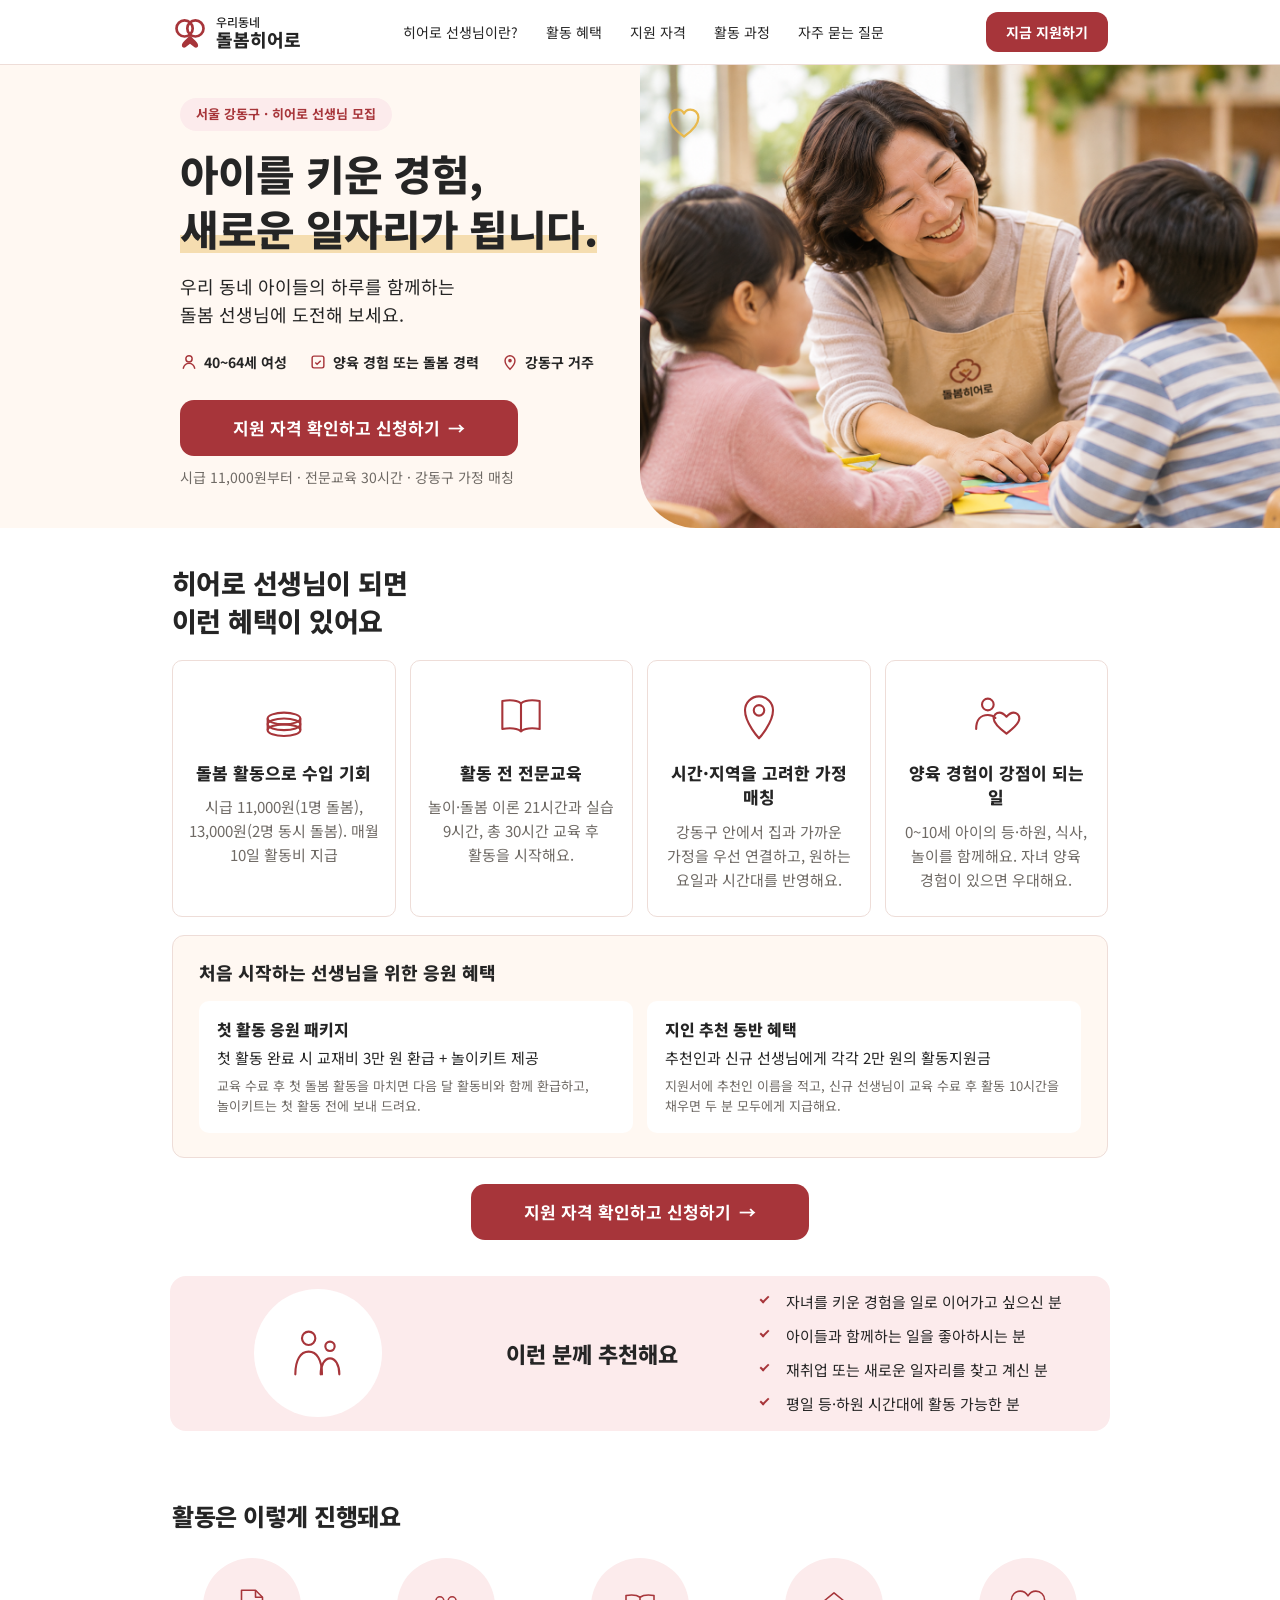
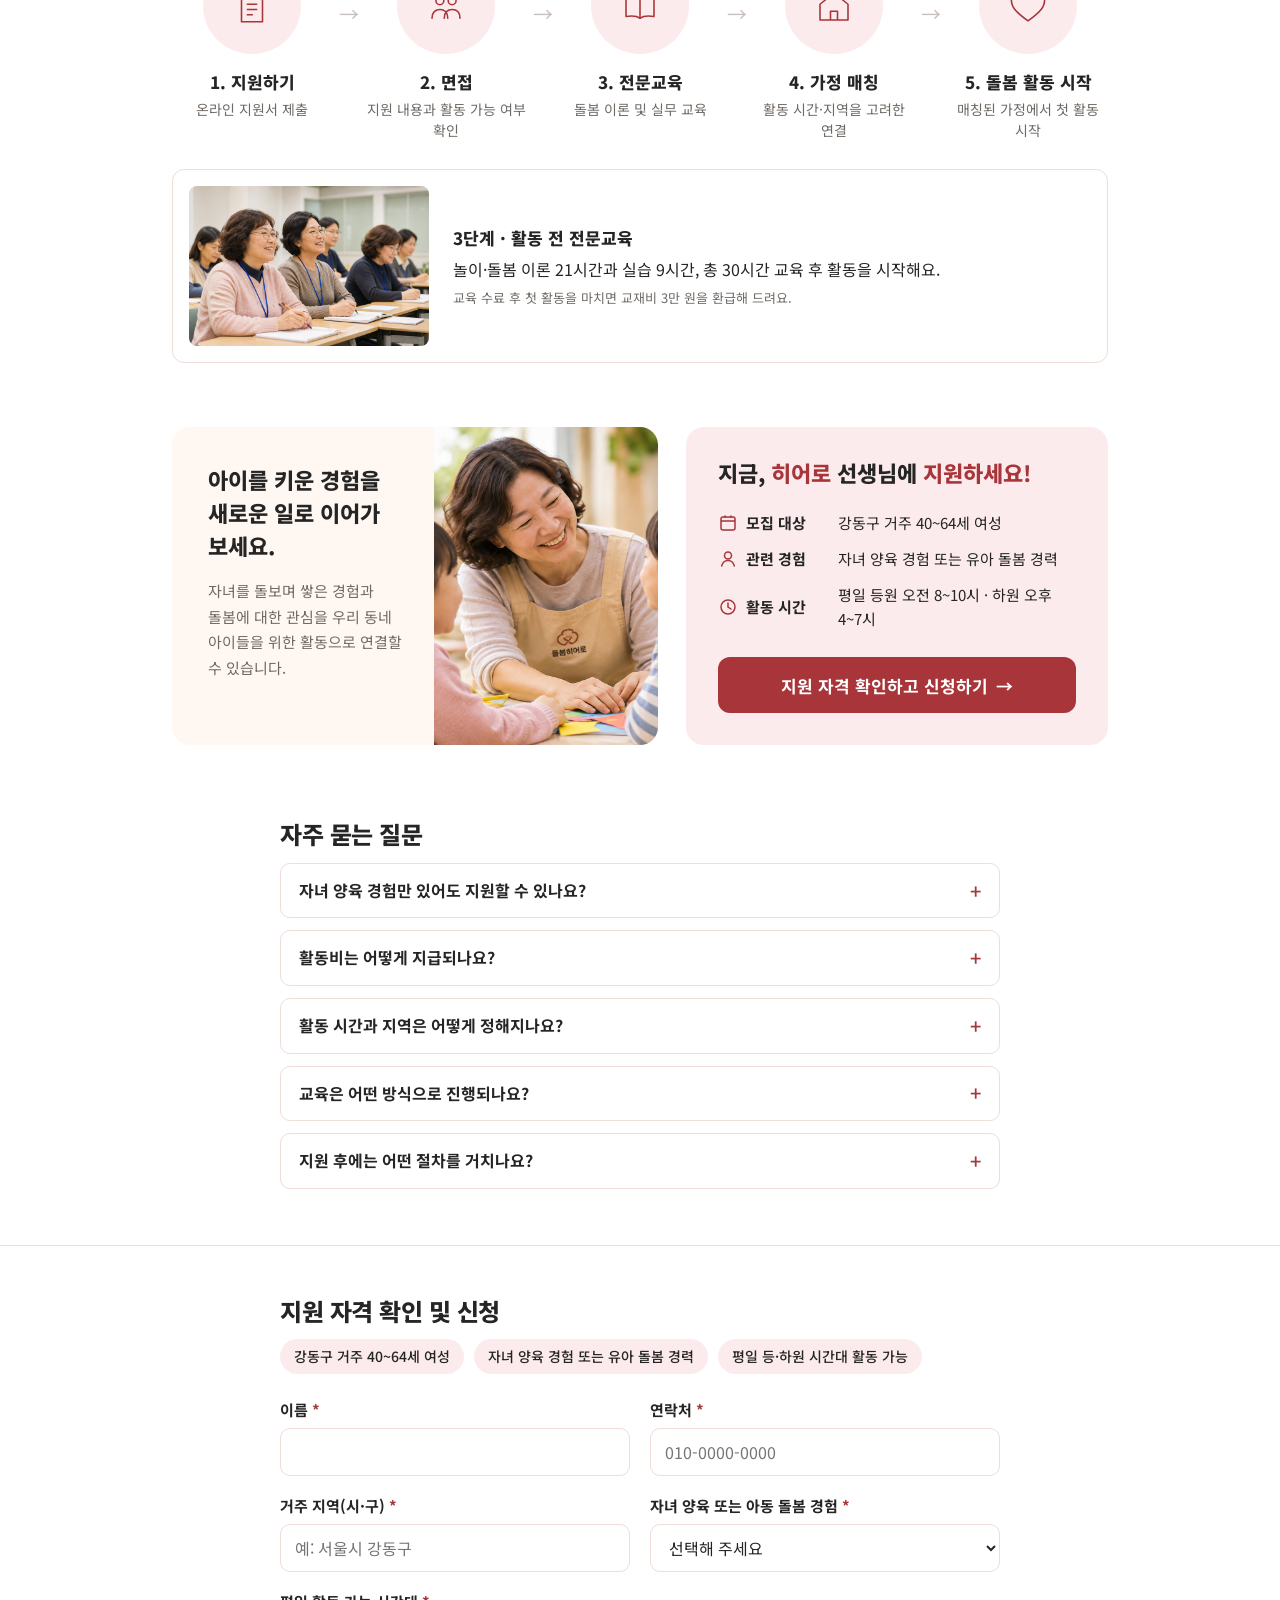
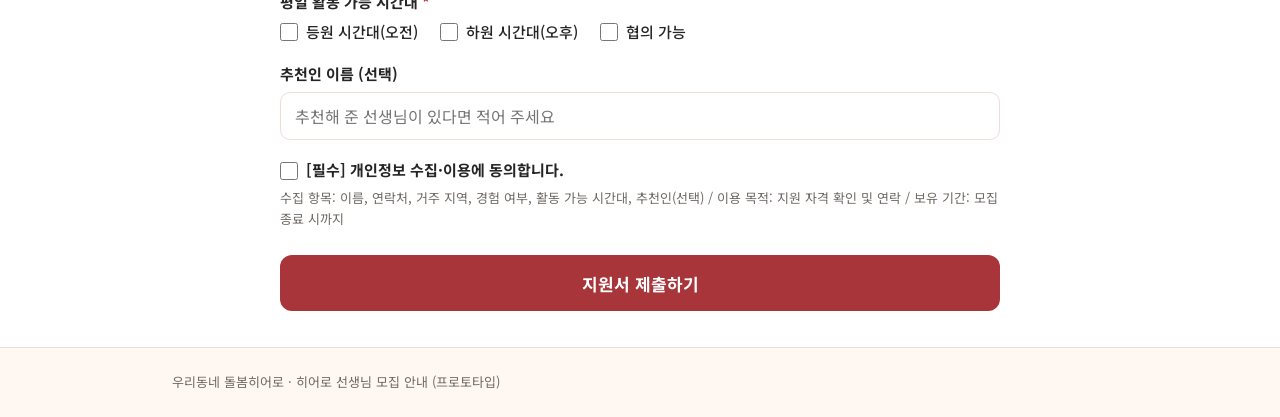
==== commit 8994d005: "Make benefit terms concrete and remove task-target label - Fill pay, training hours, activity hours," ====
--- a/index.html
+++ b/index.html
@@ -71,7 +71,7 @@
         <span data-cta-label>지원 자격 확인하고 신청하기</span>
         <span aria-hidden="true">→</span>
       </a>
-      <p class="hero__sub">활동비·교육·가정 매칭 과정 확인</p>
+      <p class="hero__sub" data-text="heroSummary">시급 11,000원부터 · 전문교육 30시간 · 강동구 가정 매칭</p>
     </div>
 
     <div class="hero__media">
@@ -95,7 +95,7 @@
             <ellipse cx="24" cy="27" rx="14" ry="5"/>
           </svg>
           <h3 class="benefit-card__title">돌봄 활동으로 수입 기회</h3>
-          <p class="benefit-card__desc">활동비와 지급 기준은 모집 공고에서 확인하세요.</p>
+          <p class="benefit-card__desc">시급 11,000원(1명 돌봄), 13,000원(2명 동시 돌봄). 매월 10일 활동비 지급</p>
         </li>
         <li class="benefit-card" data-benefit="professional-training">
           <svg class="benefit-card__icon" viewBox="0 0 48 48" aria-hidden="true" fill="none" stroke="currentColor" stroke-width="1.8" stroke-linejoin="round">
@@ -103,7 +103,7 @@
             <path d="M24 14 V38"/>
           </svg>
           <h3 class="benefit-card__title">활동 전 전문교육</h3>
-          <p class="benefit-card__desc">돌봄 활동에 필요한 이론과 실무 교육 과정을 안내합니다.</p>
+          <p class="benefit-card__desc">놀이·돌봄 이론 21시간과 실습 9시간, 총 30시간 교육 후 활동을 시작해요.</p>
         </li>
         <li class="benefit-card" data-benefit="local-matching">
           <svg class="benefit-card__icon" viewBox="0 0 48 48" aria-hidden="true" fill="none" stroke="currentColor" stroke-width="1.8" stroke-linejoin="round">
@@ -111,7 +111,7 @@
             <circle cx="24" cy="20" r="4.5"/>
           </svg>
           <h3 class="benefit-card__title">시간·지역을 고려한 가정 매칭</h3>
-          <p class="benefit-card__desc">활동 가능한 시간과 지역을 고려해 돌봄 가정과의 연결을 지원합니다.</p>
+          <p class="benefit-card__desc">강동구 안에서 집과 가까운 가정을 우선 연결하고, 원하는 요일과 시간대를 반영해요.</p>
         </li>
         <li class="benefit-card" data-benefit="experience-value">
           <svg class="benefit-card__icon" viewBox="0 0 48 48" aria-hidden="true" fill="none" stroke="currentColor" stroke-width="1.8" stroke-linecap="round" stroke-linejoin="round">
@@ -120,7 +120,7 @@
             <path d="M33 40 C25 34 22 30.5 22 27 C22 24.2 24.2 22 27 22 C29.2 22 31 23.4 33 25.5 C35 23.4 36.8 22 39 22 C41.8 22 44 24.2 44 27 C44 30.5 41 34 33 40Z"/>
           </svg>
           <h3 class="benefit-card__title">양육 경험이 강점이 되는 일</h3>
-          <p class="benefit-card__desc">자녀 양육 경험과 기존 돌봄 경력을 활동의 강점으로 활용해 보세요.</p>
+          <p class="benefit-card__desc">0~10세 아이의 등·하원, 식사, 놀이를 함께해요. 자녀 양육 경험이 있으면 우대해요.</p>
         </li>
       </ul>
 
@@ -224,7 +224,7 @@
             </svg>
           </span>
           <h3 class="process-step__title">5. 돌봄 활동 시작</h3>
-          <p class="process-step__desc">안내 절차를 거쳐 활동 시작</p>
+          <p class="process-step__desc">매칭된 가정에서 첫 활동 시작</p>
         </li>
       </ol>
 
@@ -232,12 +232,10 @@
         <img class="edu-row__image" src="public/images/training-session.png" alt="돌봄 전문교육에 참여해 수업을 듣는 중장년 여성 교육생들" width="1536" height="1024" loading="lazy">
         <div class="edu-row__text">
           <h3 class="edu-row__title">3단계 · 활동 전 전문교육</h3>
-          <p class="edu-row__desc" data-benefit-desc="professional-training">돌봄 활동에 필요한 이론과 실무 교육 과정을 안내합니다.</p>
-          <p class="edu-row__note">교육 기간·방식·비용 여부와 수료 기준은 모집 회차별 안내를 확인해 주세요.</p>
+          <p class="edu-row__desc" data-benefit-desc="professional-training">놀이·돌봄 이론 21시간과 실습 9시간, 총 30시간 교육 후 활동을 시작해요.</p>
+          <p class="edu-row__note" data-text="eduNote">교육 수료 후 첫 활동을 마치면 교재비 3만 원을 환급해 드려요.</p>
         </div>
       </div>
-
-      <p class="process-note">각 단계는 지원 내용과 모집 회차별 기준에 따라 진행되며, 지원만으로 면접·교육·매칭이 확정되지는 않습니다.</p>
     </div>
   </section>
 
@@ -260,7 +258,7 @@
               <svg viewBox="0 0 20 20" aria-hidden="true"><rect x="3" y="4" width="14" height="13" rx="2" fill="none" stroke="currentColor" stroke-width="1.5"/><path d="M3 8 H17 M7 2.5 V5 M13 2.5 V5" stroke="currentColor" stroke-width="1.5"/></svg>
               모집 대상
             </dt>
-            <dd>강동구 거주 40~64세 여성<span class="apply-info__note">(과제용 타깃)</span></dd>
+            <dd>강동구 거주 40~64세 여성</dd>
           </div>
           <div>
             <dt>
@@ -274,7 +272,7 @@
               <svg viewBox="0 0 20 20" aria-hidden="true"><circle cx="10" cy="10" r="7" fill="none" stroke="currentColor" stroke-width="1.5"/><path d="M10 6 V10 L13 12" fill="none" stroke="currentColor" stroke-width="1.5" stroke-linecap="round"/></svg>
               활동 시간
             </dt>
-            <dd>평일 등·하원 시간대 활동 가능 여부 확인</dd>
+            <dd data-text="activityTime">평일 등원 오전 8~10시 · 하원 오후 4~7시</dd>
           </div>
         </dl>
         <a class="btn btn--primary btn--large btn--block" href="#apply" data-cta>
@@ -293,31 +291,31 @@
         <div class="faq__item">
           <h3><button type="button" class="faq__q" aria-expanded="false" aria-controls="faq-a1" id="faq-q1">자녀 양육 경험만 있어도 지원할 수 있나요?</button></h3>
           <div class="faq__a" id="faq-a1" role="region" aria-labelledby="faq-q1" hidden>
-            <p>자녀 양육 경험 또는 유아 돌봄 경력이 있는 분을 대상으로 안내하고 있습니다. 경험만으로 선발이 확정되지는 않으며, 면접과 교육 등 모집 회차별 절차를 거칩니다. 세부 자격은 모집 공고를 확인해 주세요.</p>
+            <p>네. 강동구에 거주하는 40~64세 여성이라면 돌봄 경력이 없어도 자녀를 키운 경험으로 지원할 수 있습니다. 면접과 전문교육을 거쳐 활동을 시작합니다.</p>
           </div>
         </div>
         <div class="faq__item">
           <h3><button type="button" class="faq__q" aria-expanded="false" aria-controls="faq-a2" id="faq-q2">활동비는 어떻게 지급되나요?</button></h3>
           <div class="faq__a" id="faq-a2" role="region" aria-labelledby="faq-q2" hidden>
-            <p>활동비와 지급 기준은 모집 회차별로 다릅니다. 모집 회차별 안내를 확인해 주세요.</p>
+            <p data-text="faqPay">1명 돌봄은 시급 11,000원, 2명 동시 돌봄은 시급 13,000원입니다. 한 달 활동 시간을 합산해 다음 달 10일에 등록하신 계좌로 지급합니다.</p>
           </div>
         </div>
         <div class="faq__item">
           <h3><button type="button" class="faq__q" aria-expanded="false" aria-controls="faq-a3" id="faq-q3">활동 시간과 지역은 어떻게 정해지나요?</button></h3>
           <div class="faq__a" id="faq-a3" role="region" aria-labelledby="faq-q3" hidden>
-            <p>지원서에 적어 주신 활동 가능 시간과 거주 지역을 고려해 돌봄 가정과의 연결을 지원합니다. 원하는 시간과 지역의 배정이 보장되는 것은 아닙니다.</p>
+            <p data-text="faqSchedule">지원서에 적어 주신 요일과 시간대, 거주 동네를 기준으로 강동구 안에서 가까운 가정을 우선 연결합니다. 주로 평일 등원 오전 8~10시, 하원 오후 4~7시에 활동합니다.</p>
           </div>
         </div>
         <div class="faq__item">
           <h3><button type="button" class="faq__q" aria-expanded="false" aria-controls="faq-a4" id="faq-q4">교육은 어떤 방식으로 진행되나요?</button></h3>
           <div class="faq__a" id="faq-a4" role="region" aria-labelledby="faq-q4" hidden>
-            <p>활동 전 돌봄 이론과 실무 교육을 안내합니다. 교육 기간, 방식, 비용 여부와 수료 요건은 모집 회차별 안내를 확인해 주세요.</p>
+            <p data-text="faqTraining">활동 전 총 30시간(이론 21시간, 실습 9시간)의 전문교육을 받습니다. 아이 발달 이해, 놀이 지도, 안전·응급 대처, 등·하원 실무를 배우며, 수료 후 활동을 시작합니다.</p>
           </div>
         </div>
         <div class="faq__item">
           <h3><button type="button" class="faq__q" aria-expanded="false" aria-controls="faq-a5" id="faq-q5">지원 후에는 어떤 절차를 거치나요?</button></h3>
           <div class="faq__a" id="faq-a5" role="region" aria-labelledby="faq-q5" hidden>
-            <p>온라인 지원서 제출 후 면접, 전문교육, 가정 매칭을 거쳐 돌봄 활동을 시작합니다. 각 단계는 지원 내용과 모집 회차별 기준에 따라 진행됩니다.</p>
+            <p>지원서를 확인한 뒤 연락드려 면접 일정을 잡습니다. 면접 후 전문교육을 수료하면 가정 매칭을 거쳐 첫 돌봄 활동을 시작합니다.</p>
           </div>
         </div>
       </div>
@@ -376,11 +374,16 @@
         </fieldset>
 
         <div class="field field--full">
+          <label for="referrer">추천인 이름 (선택)</label>
+          <input id="referrer" name="referrer" type="text" autocomplete="off" placeholder="추천해 준 선생님이 있다면 적어 주세요">
+        </div>
+
+        <div class="field field--full">
           <label class="consent">
             <input type="checkbox" name="consent" required aria-describedby="consent-hint consent-error">
             <span>[필수] 개인정보 수집·이용에 동의합니다.</span>
           </label>
-          <p class="field__hint" id="consent-hint">수집 항목: 이름, 연락처, 거주 지역, 경험 여부, 활동 가능 시간대 / 이용 목적: 지원 자격 확인 및 연락 / 보유 기간: 모집 종료 시까지</p>
+          <p class="field__hint" id="consent-hint">수집 항목: 이름, 연락처, 거주 지역, 경험 여부, 활동 가능 시간대, 추천인(선택) / 이용 목적: 지원 자격 확인 및 연락 / 보유 기간: 모집 종료 시까지</p>
           <p class="field__error" id="consent-error" data-error-for="consent" aria-live="polite"></p>
         </div>
 
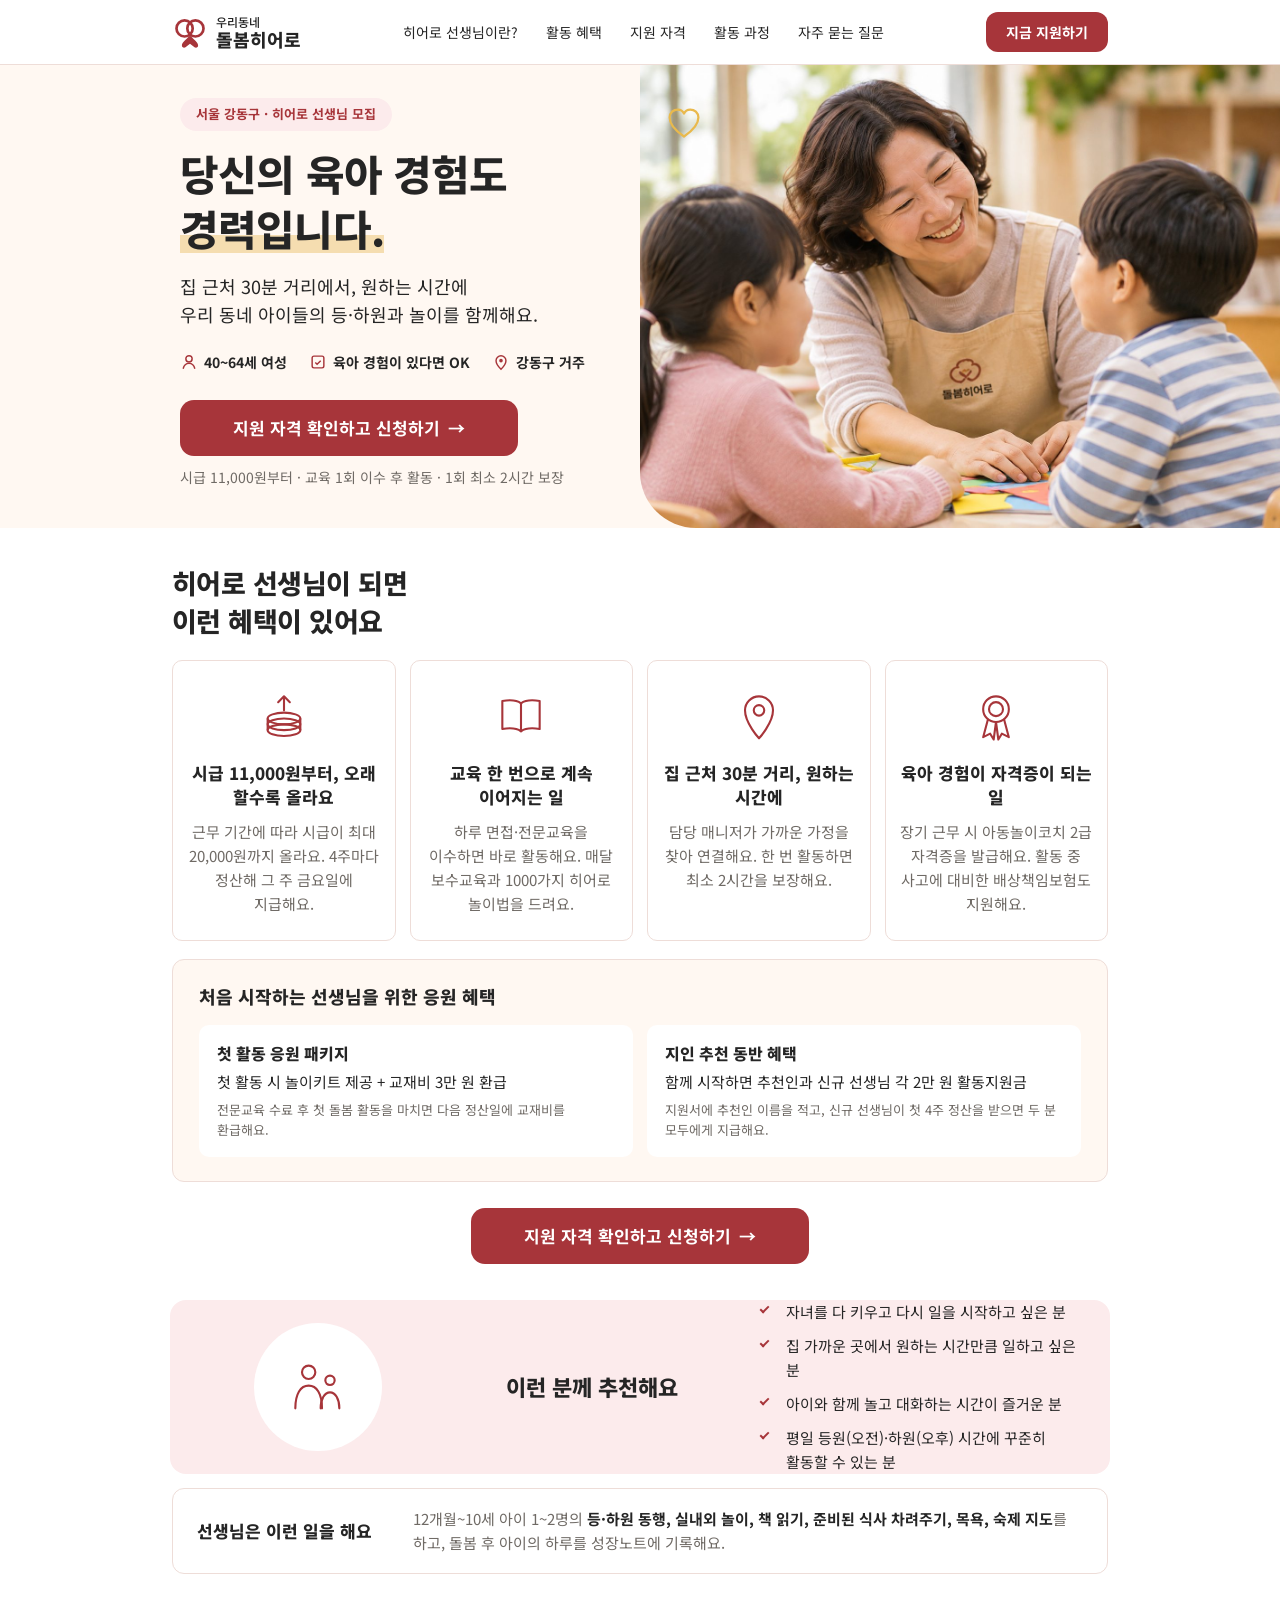
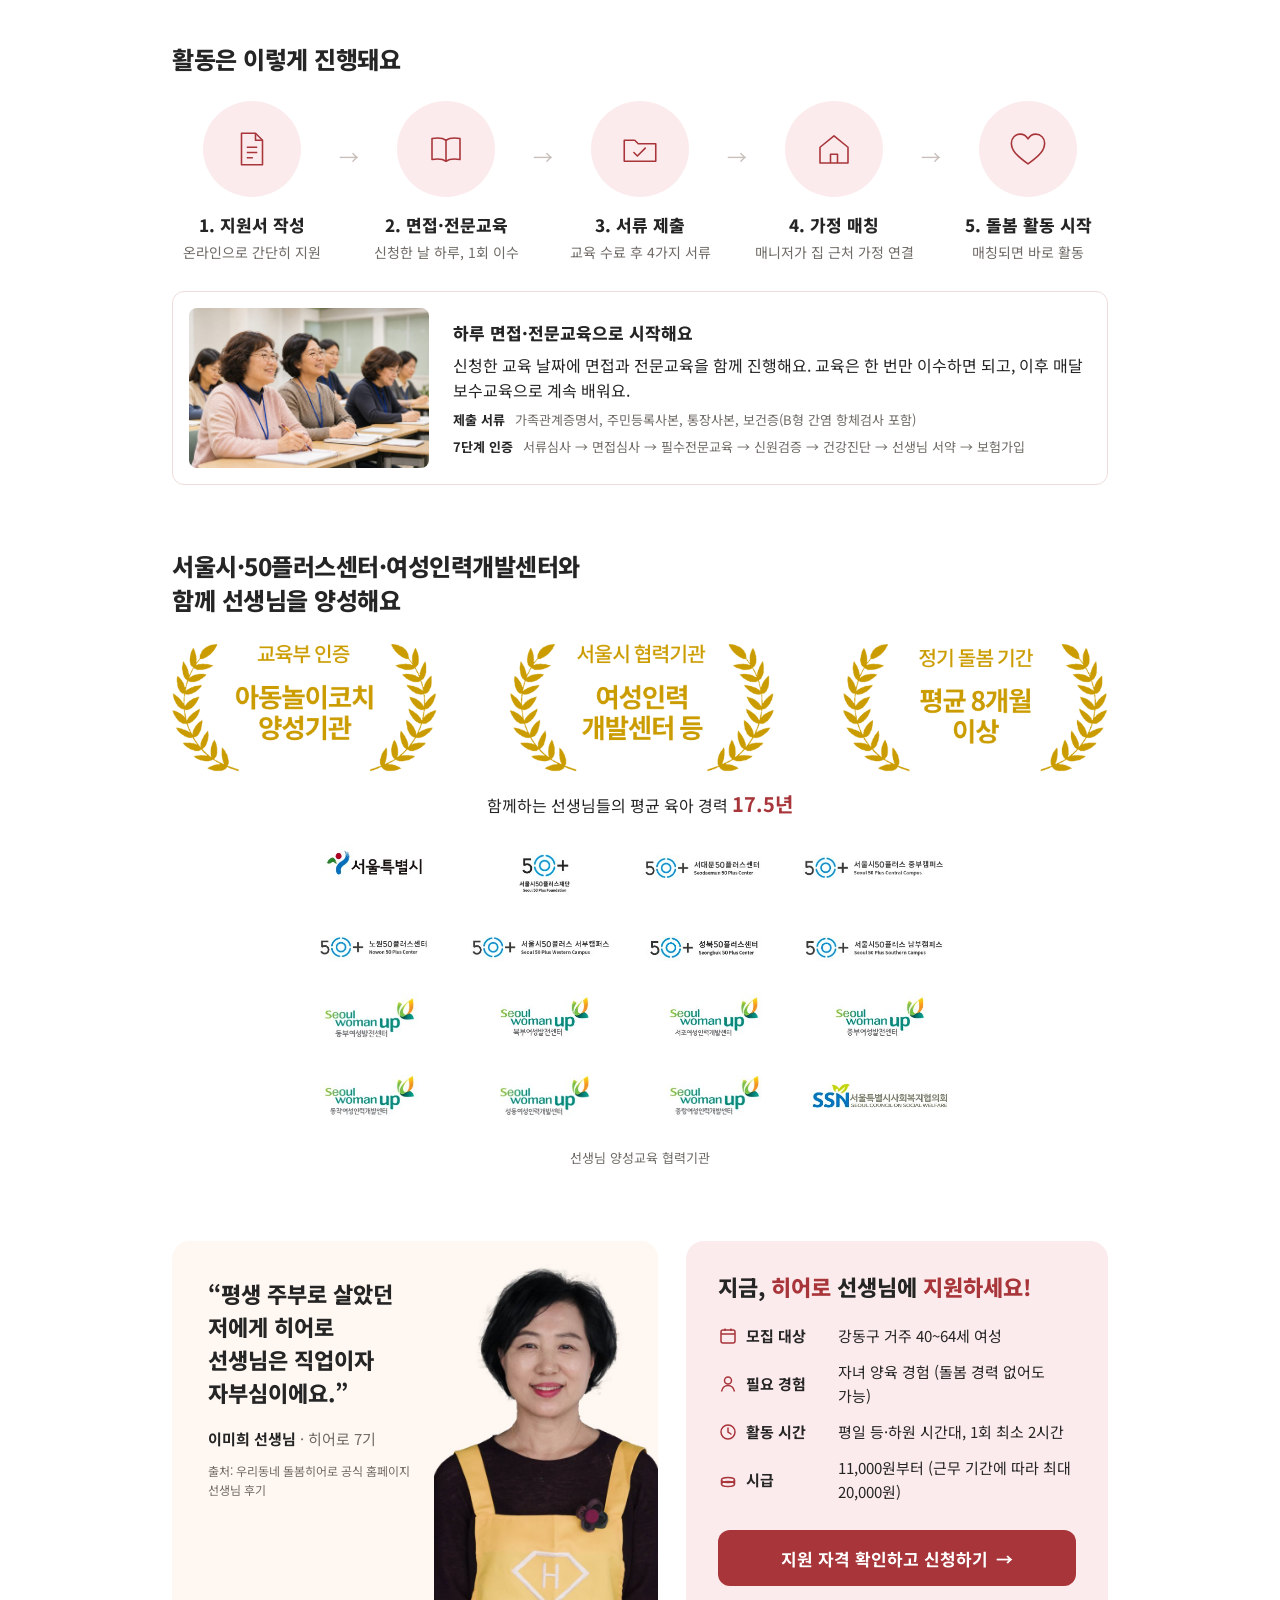
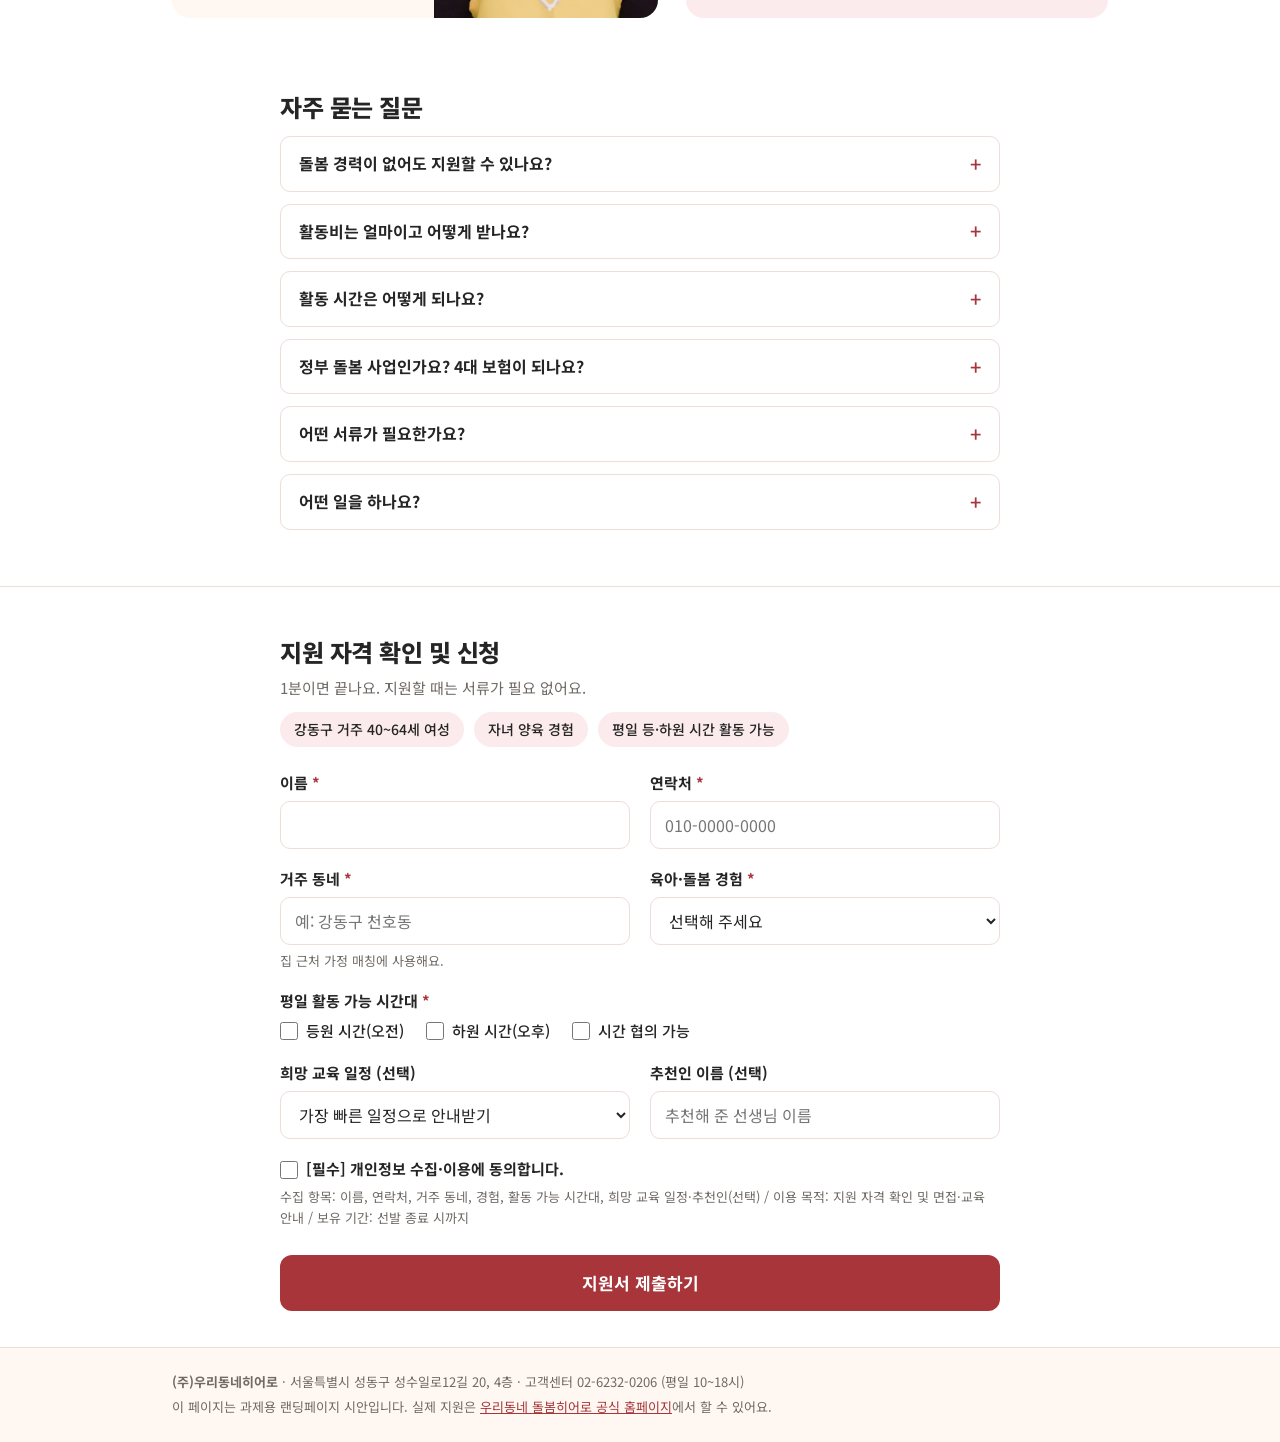
==== commit 0983c277: "Rebuild landing content from official woorihero.com facts - Benefits now use official terms: hourly " ====
--- a/index.html
+++ b/index.html
@@ -3,11 +3,12 @@
 <head>
   <meta charset="utf-8">
   <meta name="viewport" content="width=device-width, initial-scale=1, viewport-fit=cover">
-  <title>우리동네 돌봄히어로 · 서울 강동구 히어로 선생님 모집</title>
-  <meta name="description" content="아이를 키운 경험, 새로운 일자리로 이어가세요. 서울 강동구 우리 동네 아이들의 하루를 함께하는 돌봄 선생님(히어로 선생님) 모집 안내와 지원 자격 확인.">
+  <title>우리동네 돌봄히어로 · 강동구 히어로 선생님 모집 | 시급 11,000원부터</title>
+  <meta name="description" content="당신의 육아 경험도 경력입니다. 강동구 집 근처 30분 거리에서 원하는 시간에 아이 등·하원과 놀이돌봄을 함께할 히어로 선생님을 모집합니다. 시급 11,000원부터, 교육 1회 이수 후 활동.">
   <link rel="preconnect" href="https://fonts.googleapis.com">
   <link rel="preconnect" href="https://fonts.gstatic.com" crossorigin>
   <link href="https://fonts.googleapis.com/css2?family=Noto+Sans+KR:wght@400;500;700;800&display=swap" rel="stylesheet">
+  <link rel="preload" as="image" href="public/images/hero-childcare.jpg">
   <link rel="stylesheet" href="css/styles.css">
 </head>
 <body>
@@ -46,12 +47,12 @@
     <div class="hero__text">
       <p class="badge">서울 강동구 · 히어로 선생님 모집</p>
       <h1 class="hero__title">
-        아이를 키운 경험,<br>
-        <span class="highlight">새로운 일자리가 됩니다.</span>
+        당신의 육아 경험도<br>
+        <span class="highlight">경력입니다.</span>
       </h1>
       <p class="hero__desc">
-        우리 동네 아이들의 하루를 함께하는<br>
-        돌봄 선생님에 도전해 보세요.
+        집 근처 30분 거리에서, 원하는 시간에<br>
+        우리 동네 아이들의 등·하원과 놀이를 함께해요.
       </p>
       <ul class="hero__meta" aria-label="모집 대상 요약">
         <li>
@@ -60,7 +61,7 @@
         </li>
         <li>
           <svg viewBox="0 0 20 20" aria-hidden="true"><rect x="3.5" y="3.5" width="13" height="13" rx="2" fill="none" stroke="currentColor" stroke-width="1.6"/><path d="M7 10.5 L9 12.5 L13 8.5" fill="none" stroke="currentColor" stroke-width="1.6"/></svg>
-          양육 경험 또는 돌봄 경력
+          육아 경험이 있다면 OK
         </li>
         <li>
           <svg viewBox="0 0 20 20" aria-hidden="true"><path d="M10 18 C10 18 4.5 12.5 4.5 8.5 A5.5 5.5 0 0 1 15.5 8.5 C15.5 12.5 10 18 10 18Z" fill="none" stroke="currentColor" stroke-width="1.6"/><circle cx="10" cy="8.5" r="2" fill="currentColor"/></svg>
@@ -71,16 +72,16 @@
         <span data-cta-label>지원 자격 확인하고 신청하기</span>
         <span aria-hidden="true">→</span>
       </a>
-      <p class="hero__sub" data-text="heroSummary">시급 11,000원부터 · 전문교육 30시간 · 강동구 가정 매칭</p>
+      <p class="hero__sub" data-text="heroSummary">시급 11,000원부터 · 교육 1회 이수 후 활동 · 1회 최소 2시간 보장</p>
     </div>
 
     <div class="hero__media">
-      <img src="public/images/hero-childcare.png" alt="공예 활동을 하며 아이들과 웃으며 이야기하는 돌봄 선생님" width="1536" height="1024">
+      <img src="public/images/hero-childcare.jpg" alt="공예 활동을 하며 아이들과 웃으며 이야기하는 히어로 선생님" width="1536" height="1024" fetchpriority="high">
       <svg class="deco deco--heart" viewBox="0 0 40 40" aria-hidden="true"><path d="M20 35 C8 27 4 21 4 14 C4 8.5 8.5 5 13 5 C16.5 5 19 7 20 9.5 C21 7 23.5 5 27 5 C31.5 5 36 8.5 36 14 C36 21 32 27 20 35Z" fill="none" stroke="#E9B94C" stroke-width="2.5" stroke-linejoin="round"/></svg>
     </div>
   </section>
 
-  <!-- 기본 혜택 4개 -->
+  <!-- 기본 혜택 4개 + 시작·추천 캠페인 -->
   <section class="section benefits" id="benefits">
     <div class="wrap">
       <h2 class="section-title">히어로 선생님이 되면<br>이런 혜택이 있어요</h2>
@@ -93,34 +94,36 @@
             <ellipse cx="24" cy="32" rx="14" ry="5"/>
             <path d="M10 32 V27 M38 32 V27"/>
             <ellipse cx="24" cy="27" rx="14" ry="5"/>
+            <path d="M24 8 V20 M19 13 L24 8 L29 13" stroke-linecap="round"/>
           </svg>
-          <h3 class="benefit-card__title">돌봄 활동으로 수입 기회</h3>
-          <p class="benefit-card__desc">시급 11,000원(1명 돌봄), 13,000원(2명 동시 돌봄). 매월 10일 활동비 지급</p>
+          <h3 class="benefit-card__title">시급 11,000원부터, 오래 할수록 올라요</h3>
+          <p class="benefit-card__desc">근무 기간에 따라 시급이 최대 20,000원까지 올라요. 4주마다 정산해 그 주 금요일에 지급해요.</p>
         </li>
         <li class="benefit-card" data-benefit="professional-training">
           <svg class="benefit-card__icon" viewBox="0 0 48 48" aria-hidden="true" fill="none" stroke="currentColor" stroke-width="1.8" stroke-linejoin="round">
             <path d="M24 14 C20 11 14 11 8 12 V36 C14 35 20 35 24 38 C28 35 34 35 40 36 V12 C34 11 28 11 24 14Z"/>
             <path d="M24 14 V38"/>
           </svg>
-          <h3 class="benefit-card__title">활동 전 전문교육</h3>
-          <p class="benefit-card__desc">놀이·돌봄 이론 21시간과 실습 9시간, 총 30시간 교육 후 활동을 시작해요.</p>
+          <h3 class="benefit-card__title">교육 한 번으로 계속 이어지는 일</h3>
+          <p class="benefit-card__desc">하루 면접·전문교육을 이수하면 바로 활동해요. 매달 보수교육과 1000가지 히어로 놀이법을 드려요.</p>
         </li>
         <li class="benefit-card" data-benefit="local-matching">
           <svg class="benefit-card__icon" viewBox="0 0 48 48" aria-hidden="true" fill="none" stroke="currentColor" stroke-width="1.8" stroke-linejoin="round">
             <path d="M24 44 C24 44 12 31 12 20 A12 12 0 0 1 36 20 C36 31 24 44 24 44Z"/>
             <circle cx="24" cy="20" r="4.5"/>
           </svg>
-          <h3 class="benefit-card__title">시간·지역을 고려한 가정 매칭</h3>
-          <p class="benefit-card__desc">강동구 안에서 집과 가까운 가정을 우선 연결하고, 원하는 요일과 시간대를 반영해요.</p>
+          <h3 class="benefit-card__title">집 근처 30분 거리, 원하는 시간에</h3>
+          <p class="benefit-card__desc">담당 매니저가 가까운 가정을 찾아 연결해요. 한 번 활동하면 최소 2시간을 보장해요.</p>
         </li>
         <li class="benefit-card" data-benefit="experience-value">
           <svg class="benefit-card__icon" viewBox="0 0 48 48" aria-hidden="true" fill="none" stroke="currentColor" stroke-width="1.8" stroke-linecap="round" stroke-linejoin="round">
-            <circle cx="17" cy="15" r="5"/>
-            <path d="M7 36 C7 28 11 24 17 24 C20 24 22 25 23.5 26.5"/>
-            <path d="M33 40 C25 34 22 30.5 22 27 C22 24.2 24.2 22 27 22 C29.2 22 31 23.4 33 25.5 C35 23.4 36.8 22 39 22 C41.8 22 44 24.2 44 27 C44 30.5 41 34 33 40Z"/>
+            <circle cx="24" cy="19" r="11"/>
+            <circle cx="24" cy="19" r="6"/>
+            <path d="M17 28 L13 43 L19 40 L22 45 L24 30"/>
+            <path d="M31 28 L35 43 L29 40 L26 45 L24 30"/>
           </svg>
-          <h3 class="benefit-card__title">양육 경험이 강점이 되는 일</h3>
-          <p class="benefit-card__desc">0~10세 아이의 등·하원, 식사, 놀이를 함께해요. 자녀 양육 경험이 있으면 우대해요.</p>
+          <h3 class="benefit-card__title">육아 경험이 자격증이 되는 일</h3>
+          <p class="benefit-card__desc">장기 근무 시 아동놀이코치 2급 자격증을 발급해요. 활동 중 사고에 대비한 배상책임보험도 지원해요.</p>
         </li>
       </ul>
 
@@ -141,7 +144,7 @@
     </div>
   </section>
 
-  <!-- 추천 대상 -->
+  <!-- 추천 대상 + 하는 일 -->
   <section class="section target" id="target">
     <div class="wrap">
       <div class="target-strip">
@@ -155,11 +158,16 @@
         </div>
         <h2 class="target-strip__title">이런 분께 추천해요</h2>
         <ul class="target-strip__list">
-          <li>자녀를 키운 경험을 일로 이어가고 싶으신 분</li>
-          <li>아이들과 함께하는 일을 좋아하시는 분</li>
-          <li>재취업 또는 새로운 일자리를 찾고 계신 분</li>
-          <li>평일 등·하원 시간대에 활동 가능한 분</li>
+          <li>자녀를 다 키우고 다시 일을 시작하고 싶은 분</li>
+          <li>집 가까운 곳에서 원하는 시간만큼 일하고 싶은 분</li>
+          <li>아이와 함께 놀고 대화하는 시간이 즐거운 분</li>
+          <li>평일 등원(오전)·하원(오후) 시간에 꾸준히 활동할 수 있는 분</li>
         </ul>
+      </div>
+
+      <div class="work-row">
+        <h3 class="work-row__title">선생님은 이런 일을 해요</h3>
+        <p class="work-row__desc">12개월~10세 아이 1~2명의 <strong>등·하원 동행, 실내외 놀이, 책 읽기, 준비된 식사 차려주기, 목욕, 숙제 지도</strong>를 하고, 돌봄 후 아이의 하루를 성장노트에 기록해요.</p>
       </div>
     </div>
   </section>
@@ -178,21 +186,8 @@
               <path d="M18 22 H30 M18 28 H30 M18 34 H25"/>
             </svg>
           </span>
-          <h3 class="process-step__title">1. 지원하기</h3>
-          <p class="process-step__desc">온라인 지원서 제출</p>
-        </li>
-        <li class="process-step__arrow" aria-hidden="true">→</li>
-        <li class="process-step">
-          <span class="process-step__icon">
-            <svg viewBox="0 0 48 48" aria-hidden="true" fill="none" stroke="currentColor" stroke-width="1.8" stroke-linecap="round">
-              <circle cx="17" cy="18" r="4.5"/>
-              <circle cx="31" cy="18" r="4.5"/>
-              <path d="M8 38 C8 31 12 28 17 28 C22 28 26 31 26 38"/>
-              <path d="M22 38 C22 31 26 28 31 28 C36 28 40 31 40 38"/>
-            </svg>
-          </span>
-          <h3 class="process-step__title">2. 면접</h3>
-          <p class="process-step__desc">지원 내용과 활동 가능 여부 확인</p>
+          <h3 class="process-step__title">1. 지원서 작성</h3>
+          <p class="process-step__desc">온라인으로 간단히 지원</p>
         </li>
         <li class="process-step__arrow" aria-hidden="true">→</li>
         <li class="process-step">
@@ -202,8 +197,19 @@
               <path d="M24 14 V38"/>
             </svg>
           </span>
-          <h3 class="process-step__title">3. 전문교육</h3>
-          <p class="process-step__desc">돌봄 이론 및 실무 교육</p>
+          <h3 class="process-step__title">2. 면접·전문교육</h3>
+          <p class="process-step__desc">신청한 날 하루, 1회 이수</p>
+        </li>
+        <li class="process-step__arrow" aria-hidden="true">→</li>
+        <li class="process-step">
+          <span class="process-step__icon">
+            <svg viewBox="0 0 48 48" aria-hidden="true" fill="none" stroke="currentColor" stroke-width="1.8" stroke-linejoin="round">
+              <path d="M6 14 V38 H42 V18 H22 L18 14 Z"/>
+              <path d="M17 28 L21 32 L30 23" stroke-linecap="round"/>
+            </svg>
+          </span>
+          <h3 class="process-step__title">3. 서류 제출</h3>
+          <p class="process-step__desc">교육 수료 후 4가지 서류</p>
         </li>
         <li class="process-step__arrow" aria-hidden="true">→</li>
         <li class="process-step">
@@ -214,7 +220,7 @@
             </svg>
           </span>
           <h3 class="process-step__title">4. 가정 매칭</h3>
-          <p class="process-step__desc">활동 시간·지역을 고려한 연결</p>
+          <p class="process-step__desc">매니저가 집 근처 가정 연결</p>
         </li>
         <li class="process-step__arrow" aria-hidden="true">→</li>
         <li class="process-step">
@@ -224,18 +230,37 @@
             </svg>
           </span>
           <h3 class="process-step__title">5. 돌봄 활동 시작</h3>
-          <p class="process-step__desc">매칭된 가정에서 첫 활동 시작</p>
+          <p class="process-step__desc">매칭되면 바로 활동</p>
         </li>
       </ol>
 
       <div class="edu-row">
-        <img class="edu-row__image" src="public/images/training-session.png" alt="돌봄 전문교육에 참여해 수업을 듣는 중장년 여성 교육생들" width="1536" height="1024" loading="lazy">
+        <img class="edu-row__image" src="public/images/training-session.jpg" alt="히어로 선생님 전문교육에 참여해 수업을 듣는 교육생들" width="1000" height="667" loading="lazy">
         <div class="edu-row__text">
-          <h3 class="edu-row__title">3단계 · 활동 전 전문교육</h3>
-          <p class="edu-row__desc" data-benefit-desc="professional-training">놀이·돌봄 이론 21시간과 실습 9시간, 총 30시간 교육 후 활동을 시작해요.</p>
-          <p class="edu-row__note" data-text="eduNote">교육 수료 후 첫 활동을 마치면 교재비 3만 원을 환급해 드려요.</p>
-        </div>
-      </div>
+          <h3 class="edu-row__title">하루 면접·전문교육으로 시작해요</h3>
+          <p class="edu-row__desc">신청한 교육 날짜에 면접과 전문교육을 함께 진행해요. 교육은 한 번만 이수하면 되고, 이후 매달 보수교육으로 계속 배워요.</p>
+          <p class="edu-row__note"><strong>제출 서류</strong> 가족관계증명서, 주민등록사본, 통장사본, 보건증(B형 간염 항체검사 포함)</p>
+          <p class="edu-row__note"><strong>7단계 인증</strong> 서류심사 → 면접심사 → 필수전문교육 → 신원검증 → 건강진단 → 선생님 서약 → 보험가입</p>
+        </div>
+      </div>
+    </div>
+  </section>
+
+  <!-- 신뢰 근거 -->
+  <section class="section trust" aria-labelledby="trust-title">
+    <div class="wrap">
+      <h2 class="section-title section-title--sm" id="trust-title">서울시·50플러스센터·여성인력개발센터와<br>함께 선생님을 양성해요</h2>
+      <img class="trust__awards" src="public/images/official/awards.png" alt="교육부 인증 아동놀이코치 양성기관, 서울시 협력기관(여성인력개발센터 등), 정기 돌봄 기간 평균 8개월 이상" width="1367" height="198" loading="lazy">
+      <ul class="trust__chips" aria-hidden="true">
+        <li>교육부 인증 아동놀이코치 양성기관</li>
+        <li>서울시 협력기관 (여성인력개발센터 등)</li>
+        <li>정기 돌봄 기간 평균 8개월 이상</li>
+      </ul>
+      <p class="trust__stat">함께하는 선생님들의 평균 육아 경력 <strong>17.5년</strong></p>
+      <figure class="trust__partners">
+        <img src="public/images/official/partners.jpg" alt="협력기관: 서울특별시, 서울시50플러스재단, 서대문·노원·성북 50플러스센터, 서울시50플러스 중부·서부·남부캠퍼스, 동부·북부·중부 여성발전센터, 서초·동작·성동·중랑 여성인력개발센터, 서울특별시사회복지협의회" width="1254" height="595" loading="lazy">
+        <figcaption>선생님 양성교육 협력기관</figcaption>
+      </figure>
     </div>
   </section>
 
@@ -243,11 +268,16 @@
   <section class="section panels">
     <div class="wrap panel-grid">
       <article class="panel panel--message">
-        <div class="panel__text">
-          <h2 class="panel__title">아이를 키운 경험을<br>새로운 일로 이어가 보세요.</h2>
-          <p class="panel__body">자녀를 돌보며 쌓은 경험과 돌봄에 대한 관심을 우리 동네 아이들을 위한 활동으로 연결할 수 있습니다.</p>
-        </div>
-        <img class="panel__image" src="public/images/hero-childcare.png" alt="" width="1536" height="1024" loading="lazy">
+        <figure class="panel__text testimonial">
+          <blockquote>
+            <p class="panel__title">“평생 주부로 살았던 저에게 히어로 선생님은 직업이자 자부심이에요.”</p>
+          </blockquote>
+          <figcaption>
+            <span class="testimonial__name">이미희 선생님</span> · 히어로 7기
+            <span class="testimonial__source">출처: 우리동네 돌봄히어로 공식 홈페이지 선생님 후기</span>
+          </figcaption>
+        </figure>
+        <img class="panel__image panel__image--portrait" src="public/images/official/teacher-lee-mihee.jpg" alt="노란 히어로 앞치마를 입은 이미희 선생님" width="640" height="896" loading="lazy">
       </article>
 
       <article class="panel panel--apply">
@@ -263,16 +293,23 @@
           <div>
             <dt>
               <svg viewBox="0 0 20 20" aria-hidden="true"><circle cx="10" cy="6.5" r="3.5" fill="none" stroke="currentColor" stroke-width="1.5"/><path d="M3.5 17.5 C4.5 13 7 11.5 10 11.5 C13 11.5 15.5 13 16.5 17.5" fill="none" stroke="currentColor" stroke-width="1.5"/></svg>
-              관련 경험
+              필요 경험
             </dt>
-            <dd>자녀 양육 경험 또는 유아 돌봄 경력</dd>
+            <dd>자녀 양육 경험 (돌봄 경력 없어도 가능)</dd>
           </div>
           <div>
             <dt>
               <svg viewBox="0 0 20 20" aria-hidden="true"><circle cx="10" cy="10" r="7" fill="none" stroke="currentColor" stroke-width="1.5"/><path d="M10 6 V10 L13 12" fill="none" stroke="currentColor" stroke-width="1.5" stroke-linecap="round"/></svg>
               활동 시간
             </dt>
-            <dd data-text="activityTime">평일 등원 오전 8~10시 · 하원 오후 4~7시</dd>
+            <dd data-text="activityTime">평일 등·하원 시간대, 1회 최소 2시간</dd>
+          </div>
+          <div>
+            <dt>
+              <svg viewBox="0 0 20 20" aria-hidden="true"><ellipse cx="10" cy="14" rx="6.5" ry="2.5" fill="none" stroke="currentColor" stroke-width="1.5"/><ellipse cx="10" cy="10" rx="6.5" ry="2.5" fill="none" stroke="currentColor" stroke-width="1.5"/><path d="M3.5 10 V14 M16.5 10 V14" stroke="currentColor" stroke-width="1.5"/></svg>
+              시급
+            </dt>
+            <dd data-text="payRange">11,000원부터 (근무 기간에 따라 최대 20,000원)</dd>
           </div>
         </dl>
         <a class="btn btn--primary btn--large btn--block" href="#apply" data-cta>
@@ -289,33 +326,39 @@
       <h2 class="section-title section-title--sm">자주 묻는 질문</h2>
       <div class="faq__list">
         <div class="faq__item">
-          <h3><button type="button" class="faq__q" aria-expanded="false" aria-controls="faq-a1" id="faq-q1">자녀 양육 경험만 있어도 지원할 수 있나요?</button></h3>
+          <h3><button type="button" class="faq__q" aria-expanded="false" aria-controls="faq-a1" id="faq-q1">돌봄 경력이 없어도 지원할 수 있나요?</button></h3>
           <div class="faq__a" id="faq-a1" role="region" aria-labelledby="faq-q1" hidden>
-            <p>네. 강동구에 거주하는 40~64세 여성이라면 돌봄 경력이 없어도 자녀를 키운 경험으로 지원할 수 있습니다. 면접과 전문교육을 거쳐 활동을 시작합니다.</p>
-          </div>
-        </div>
-        <div class="faq__item">
-          <h3><button type="button" class="faq__q" aria-expanded="false" aria-controls="faq-a2" id="faq-q2">활동비는 어떻게 지급되나요?</button></h3>
+            <p>네. 히어로 선생님은 자녀를 키운 육아 경험자를 대상으로 하며, 돌봄 일이 처음인 선생님도 함께하고 있어요. 하루 면접·전문교육을 이수하면 활동할 수 있어요.</p>
+          </div>
+        </div>
+        <div class="faq__item">
+          <h3><button type="button" class="faq__q" aria-expanded="false" aria-controls="faq-a2" id="faq-q2">활동비는 얼마이고 어떻게 받나요?</button></h3>
           <div class="faq__a" id="faq-a2" role="region" aria-labelledby="faq-q2" hidden>
-            <p data-text="faqPay">1명 돌봄은 시급 11,000원, 2명 동시 돌봄은 시급 13,000원입니다. 한 달 활동 시간을 합산해 다음 달 10일에 등록하신 계좌로 지급합니다.</p>
-          </div>
-        </div>
-        <div class="faq__item">
-          <h3><button type="button" class="faq__q" aria-expanded="false" aria-controls="faq-a3" id="faq-q3">활동 시간과 지역은 어떻게 정해지나요?</button></h3>
+            <p data-text="faqPay">시급 11,000원부터 시작해 근무 기간에 따라 최대 20,000원까지 올라요. 정기 돌봄은 4주 단위로 정산해 상세내역서를 보내 드리고 그 주 금요일에 지급해요. 비정기 돌봄은 돌봄이 끝난 다음 날 내역서를 안내해요.</p>
+          </div>
+        </div>
+        <div class="faq__item">
+          <h3><button type="button" class="faq__q" aria-expanded="false" aria-controls="faq-a3" id="faq-q3">활동 시간은 어떻게 되나요?</button></h3>
           <div class="faq__a" id="faq-a3" role="region" aria-labelledby="faq-q3" hidden>
-            <p data-text="faqSchedule">지원서에 적어 주신 요일과 시간대, 거주 동네를 기준으로 강동구 안에서 가까운 가정을 우선 연결합니다. 주로 평일 등원 오전 8~10시, 하원 오후 4~7시에 활동합니다.</p>
-          </div>
-        </div>
-        <div class="faq__item">
-          <h3><button type="button" class="faq__q" aria-expanded="false" aria-controls="faq-a4" id="faq-q4">교육은 어떤 방식으로 진행되나요?</button></h3>
+            <p data-text="faqTime">한 번 활동하면 최소 2시간을 보장하며, 활동 시간은 가정마다 달라요. 주말·공휴일은 원하실 때만 지원하시면 되고 주말 요금으로 계산돼요.</p>
+          </div>
+        </div>
+        <div class="faq__item">
+          <h3><button type="button" class="faq__q" aria-expanded="false" aria-controls="faq-a4" id="faq-q4">정부 돌봄 사업인가요? 4대 보험이 되나요?</button></h3>
           <div class="faq__a" id="faq-a4" role="region" aria-labelledby="faq-q4" hidden>
-            <p data-text="faqTraining">활동 전 총 30시간(이론 21시간, 실습 9시간)의 전문교육을 받습니다. 아이 발달 이해, 놀이 지도, 안전·응급 대처, 등·하원 실무를 배우며, 수료 후 활동을 시작합니다.</p>
-          </div>
-        </div>
-        <div class="faq__item">
-          <h3><button type="button" class="faq__q" aria-expanded="false" aria-controls="faq-a5" id="faq-q5">지원 후에는 어떤 절차를 거치나요?</button></h3>
+            <p>우리동네 돌봄히어로는 사설 돌봄 업체예요. 서울시와 각 구 여성인력개발센터 등과 선생님 양성교육을 함께 진행해요. 직업소개·교육업으로 운영되어 4대 보험과 퇴직금은 적용되지 않아요. 대신 활동 중 사고에 대비한 배상책임보험을 지원해요.</p>
+          </div>
+        </div>
+        <div class="faq__item">
+          <h3><button type="button" class="faq__q" aria-expanded="false" aria-controls="faq-a5" id="faq-q5">어떤 서류가 필요한가요?</button></h3>
           <div class="faq__a" id="faq-a5" role="region" aria-labelledby="faq-q5" hidden>
-            <p>지원서를 확인한 뒤 연락드려 면접 일정을 잡습니다. 면접 후 전문교육을 수료하면 가정 매칭을 거쳐 첫 돌봄 활동을 시작합니다.</p>
+            <p>전문교육을 수료한 뒤 가족관계증명서, 주민등록사본, 통장사본, 보건증(B형 간염 항체검사 포함)을 제출해요. 지원할 때는 서류가 필요 없어요.</p>
+          </div>
+        </div>
+        <div class="faq__item">
+          <h3><button type="button" class="faq__q" aria-expanded="false" aria-controls="faq-a6" id="faq-q6">어떤 일을 하나요?</button></h3>
+          <div class="faq__a" id="faq-a6" role="region" aria-labelledby="faq-q6" hidden>
+            <p>12개월~10세 아이 1~2명의 등·하원, 실내외 놀이, 책 읽기, 준비된 식사 차려주기, 목욕, 숙제 지도를 해요. 놀이는 히어로 놀이연구소의 1000가지 놀이법을 활용해요.</p>
           </div>
         </div>
       </div>
@@ -326,10 +369,11 @@
   <section class="section apply" id="apply">
     <div class="wrap apply-wrap">
       <h2 class="section-title section-title--sm">지원 자격 확인 및 신청</h2>
+      <p class="apply-lead">1분이면 끝나요. 지원할 때는 서류가 필요 없어요.</p>
       <ul class="apply-check">
         <li>강동구 거주 40~64세 여성</li>
-        <li>자녀 양육 경험 또는 유아 돌봄 경력</li>
-        <li>평일 등·하원 시간대 활동 가능</li>
+        <li>자녀 양육 경험</li>
+        <li>평일 등·하원 시간 활동 가능</li>
       </ul>
 
       <form class="apply-form" id="apply-form" novalidate>
@@ -346,18 +390,19 @@
         </div>
 
         <div class="field">
-          <label for="district">거주 지역(시·구) <span class="req" aria-hidden="true">*</span></label>
-          <input id="district" name="district" type="text" autocomplete="address-level2" placeholder="예: 서울시 강동구" required aria-describedby="district-error">
+          <label for="district">거주 동네 <span class="req" aria-hidden="true">*</span></label>
+          <input id="district" name="district" type="text" autocomplete="address-level3" placeholder="예: 강동구 천호동" required aria-describedby="district-hint district-error">
+          <p class="field__hint" id="district-hint">집 근처 가정 매칭에 사용해요.</p>
           <p class="field__error" id="district-error" data-error-for="district" aria-live="polite"></p>
         </div>
 
         <div class="field">
-          <label for="experience">자녀 양육 또는 아동 돌봄 경험 <span class="req" aria-hidden="true">*</span></label>
+          <label for="experience">육아·돌봄 경험 <span class="req" aria-hidden="true">*</span></label>
           <select id="experience" name="experience" required aria-describedby="experience-error">
             <option value="">선택해 주세요</option>
             <option value="parenting">자녀 양육 경험 있음</option>
-            <option value="care">아동 돌봄 경력 있음</option>
-            <option value="both">양육 경험과 돌봄 경력 모두 있음</option>
+            <option value="both">자녀 양육 + 아이돌봄 경력 있음</option>
+            <option value="care">아이돌봄 경력만 있음</option>
             <option value="none">해당 경험 없음</option>
           </select>
           <p class="field__error" id="experience-error" data-error-for="experience" aria-live="polite"></p>
@@ -366,16 +411,25 @@
         <fieldset class="field field--full" aria-describedby="time-error">
           <legend>평일 활동 가능 시간대 <span class="req" aria-hidden="true">*</span></legend>
           <div class="checks">
-            <label><input type="checkbox" name="time" value="morning"> 등원 시간대(오전)</label>
-            <label><input type="checkbox" name="time" value="afternoon"> 하원 시간대(오후)</label>
-            <label><input type="checkbox" name="time" value="flexible"> 협의 가능</label>
+            <label><input type="checkbox" name="time" value="morning"> 등원 시간(오전)</label>
+            <label><input type="checkbox" name="time" value="afternoon"> 하원 시간(오후)</label>
+            <label><input type="checkbox" name="time" value="flexible"> 시간 협의 가능</label>
           </div>
           <p class="field__error" id="time-error" data-error-for="time" aria-live="polite"></p>
         </fieldset>
 
-        <div class="field field--full">
+        <div class="field">
+          <label for="training">희망 교육 일정 (선택)</label>
+          <select id="training" name="training">
+            <option value="">가장 빠른 일정으로 안내받기</option>
+            <option value="weekday-am">평일 오전</option>
+            <option value="weekday-pm">평일 오후</option>
+          </select>
+        </div>
+
+        <div class="field">
           <label for="referrer">추천인 이름 (선택)</label>
-          <input id="referrer" name="referrer" type="text" autocomplete="off" placeholder="추천해 준 선생님이 있다면 적어 주세요">
+          <input id="referrer" name="referrer" type="text" autocomplete="off" placeholder="추천해 준 선생님 이름">
         </div>
 
         <div class="field field--full">
@@ -383,7 +437,7 @@
             <input type="checkbox" name="consent" required aria-describedby="consent-hint consent-error">
             <span>[필수] 개인정보 수집·이용에 동의합니다.</span>
           </label>
-          <p class="field__hint" id="consent-hint">수집 항목: 이름, 연락처, 거주 지역, 경험 여부, 활동 가능 시간대, 추천인(선택) / 이용 목적: 지원 자격 확인 및 연락 / 보유 기간: 모집 종료 시까지</p>
+          <p class="field__hint" id="consent-hint">수집 항목: 이름, 연락처, 거주 동네, 경험, 활동 가능 시간대, 희망 교육 일정·추천인(선택) / 이용 목적: 지원 자격 확인 및 면접·교육 안내 / 보유 기간: 선발 종료 시까지</p>
           <p class="field__error" id="consent-error" data-error-for="consent" aria-live="polite"></p>
         </div>
 
@@ -398,7 +452,8 @@
 
 <footer class="site-footer">
   <div class="wrap">
-    <p>우리동네 돌봄히어로 · 히어로 선생님 모집 안내 (프로토타입)</p>
+    <p><strong>(주)우리동네히어로</strong> · 서울특별시 성동구 성수일로12길 20, 4층 · 고객센터 02-6232-0206 (평일 10~18시)</p>
+    <p>이 페이지는 과제용 랜딩페이지 시안입니다. 실제 지원은 <a href="https://woorihero.com/hero/about" target="_blank" rel="noopener">우리동네 돌봄히어로 공식 홈페이지</a>에서 할 수 있어요.</p>
   </div>
 </footer>
 
--- a/css/styles.css
+++ b/css/styles.css
@@ -603,6 +603,89 @@
   color: var(--color-muted);
 }
 
+.edu-row__note strong {
+  margin-right: 6px;
+  color: var(--color-text);
+}
+
+/* ---------- 하는 일 ---------- */
+.work-row {
+  display: grid;
+  grid-template-columns: 200px minmax(0, 1fr);
+  align-items: center;
+  gap: 16px;
+  margin-top: 14px;
+  padding: 18px 24px;
+  border: 1px solid var(--color-border);
+  border-radius: 12px;
+}
+
+.work-row__title {
+  font-size: 17px;
+  font-weight: 800;
+}
+
+.work-row__desc {
+  font-size: 15px;
+  color: var(--color-muted);
+}
+
+.work-row__desc strong {
+  color: var(--color-text);
+  font-weight: 700;
+}
+
+/* ---------- 신뢰 근거 ---------- */
+.trust__awards {
+  width: 100%;
+  height: auto;
+  margin-top: 20px;
+  border-radius: 10px;
+}
+
+.trust__chips {
+  display: none;
+  flex-wrap: wrap;
+  gap: 8px;
+  margin-top: 16px;
+}
+
+.trust__chips li {
+  padding: 6px 14px;
+  border: 1px solid var(--color-border);
+  border-radius: 999px;
+  font-size: 14px;
+  font-weight: 700;
+}
+
+.trust__stat {
+  margin-top: 16px;
+  font-size: 16px;
+  text-align: center;
+}
+
+.trust__stat strong {
+  color: var(--color-primary);
+  font-size: 20px;
+}
+
+.trust__partners {
+  margin: 18px auto 0;
+  max-width: 640px;
+  text-align: center;
+}
+
+.trust__partners img {
+  width: 100%;
+  height: auto;
+}
+
+.trust__partners figcaption {
+  margin-top: 6px;
+  font-size: 13px;
+  color: var(--color-muted);
+}
+
 .process-note {
   margin-top: 22px;
   font-size: 13px;
@@ -660,6 +743,35 @@
   height: 100%;
   object-fit: cover;
   object-position: 40% 20%;
+}
+
+.panel__image--portrait {
+  object-position: center 12%;
+}
+
+.testimonial {
+  margin: 0;
+}
+
+.testimonial blockquote {
+  margin: 0;
+}
+
+.testimonial figcaption {
+  margin-top: 18px;
+  font-size: 15px;
+  color: var(--color-muted);
+}
+
+.testimonial__name {
+  color: var(--color-text);
+  font-weight: 700;
+}
+
+.testimonial__source {
+  display: block;
+  margin-top: 10px;
+  font-size: 12px;
 }
 
 .panel--apply {
@@ -924,6 +1036,22 @@
   border-top: 1px solid var(--color-border);
   background: var(--color-cream);
   font-size: 13px;
+  color: var(--color-muted);
+}
+
+.site-footer p + p {
+  margin-top: 4px;
+}
+
+.site-footer a,
+.form-status a {
+  color: var(--color-primary);
+  text-decoration: underline;
+}
+
+.apply-lead {
+  margin-top: 8px;
+  font-size: 15px;
   color: var(--color-muted);
 }
 
@@ -1134,6 +1262,12 @@
     gap: 14px;
   }
 
+  .work-row {
+    grid-template-columns: 1fr;
+    gap: 6px;
+    padding: 18px 20px;
+  }
+
   .target-strip__title {
     white-space: normal;
   }
@@ -1161,6 +1295,17 @@
 
   .apply-form {
     grid-template-columns: 1fr;
+  }
+}
+
+/* ---------- 반응형: 599px 이하 — 인증 배지 띠는 글자가 작아지므로 텍스트로 대체 ---------- */
+@media (max-width: 599px) {
+  .trust__awards {
+    display: none;
+  }
+
+  .trust__chips {
+    display: flex;
   }
 }
 
